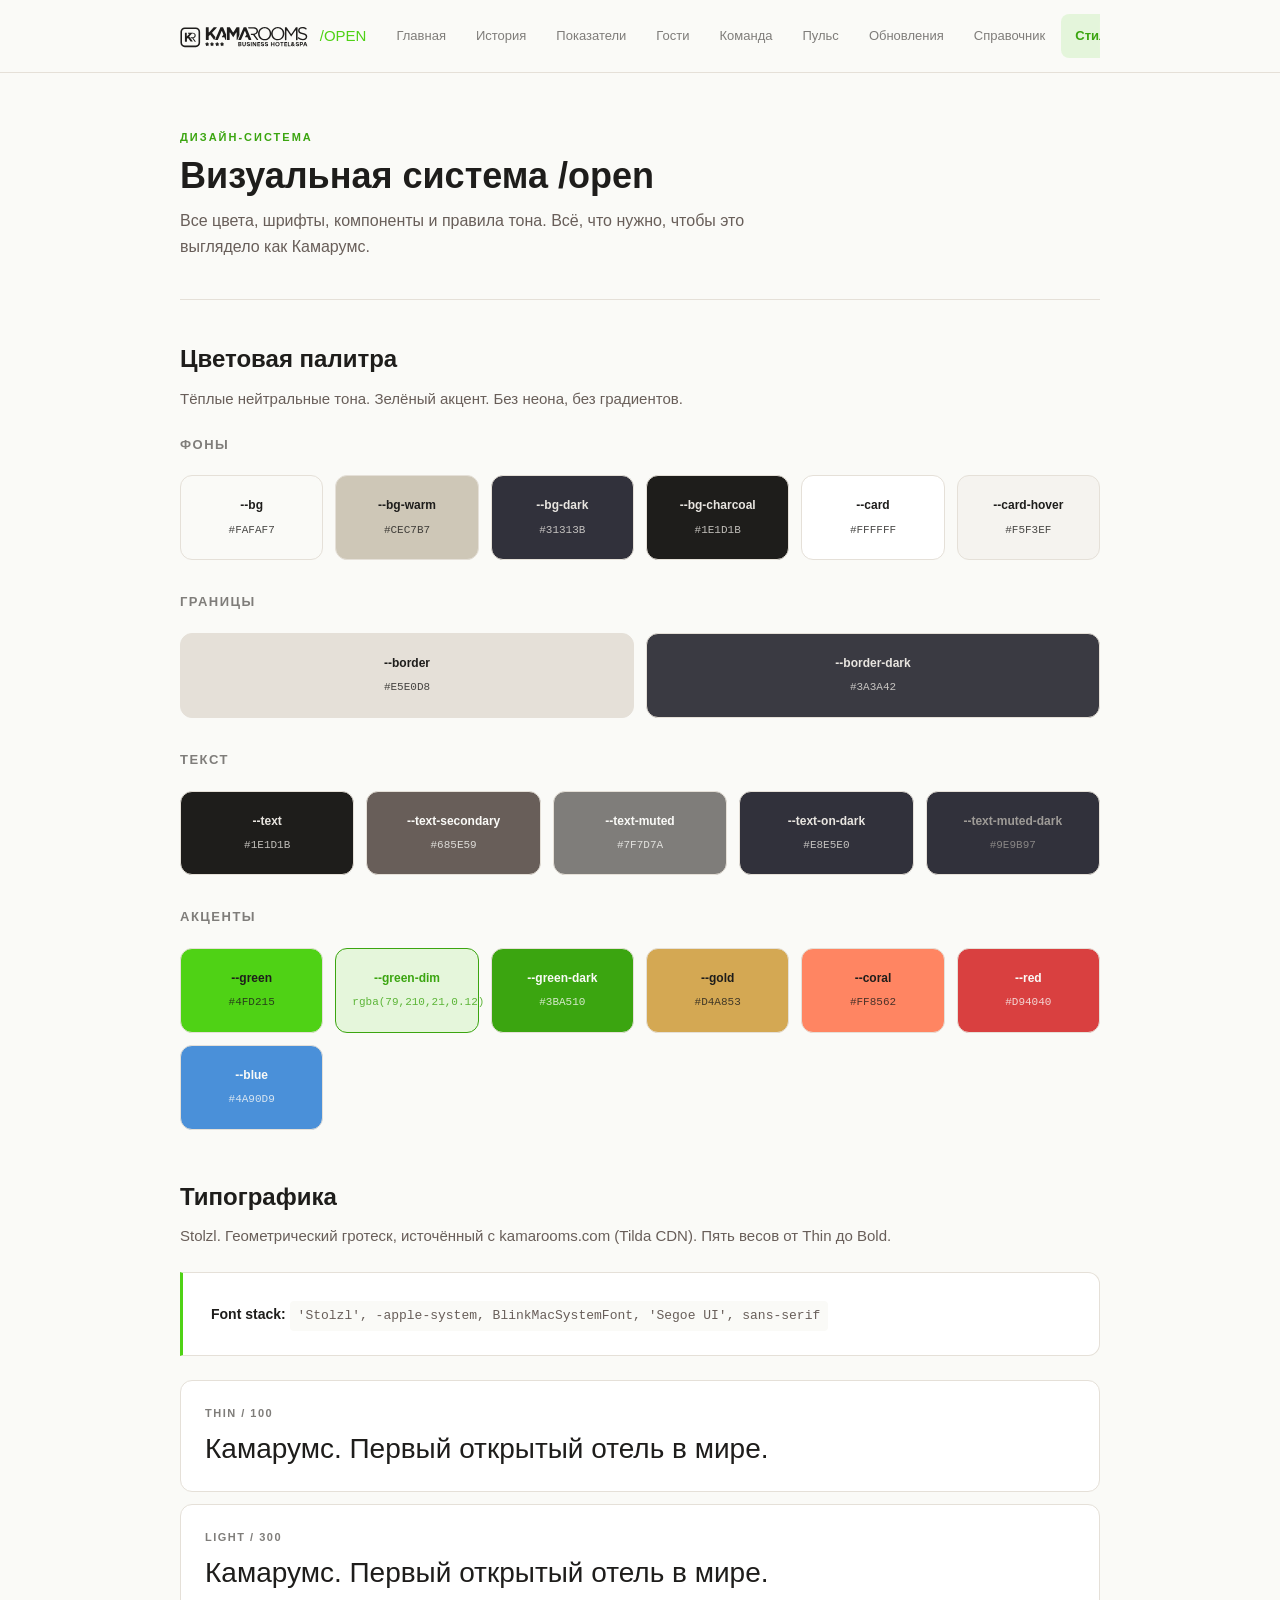
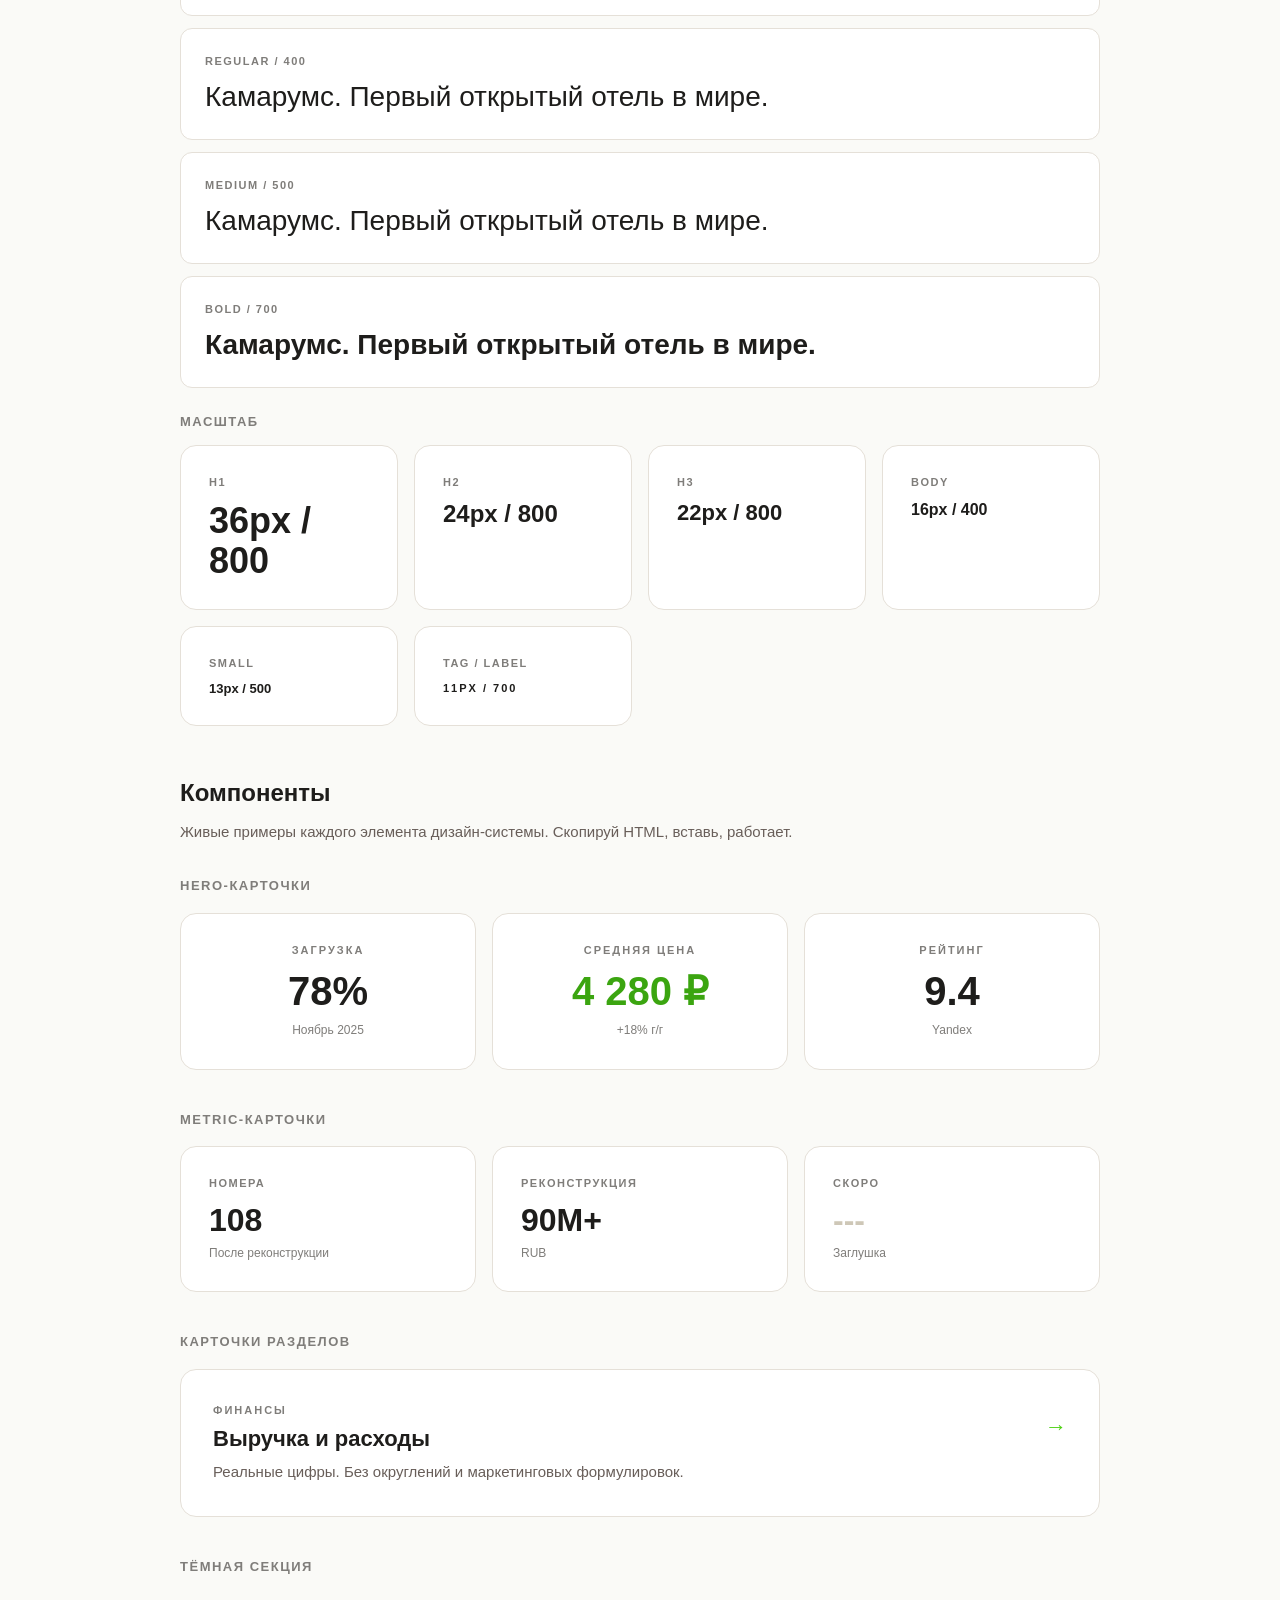
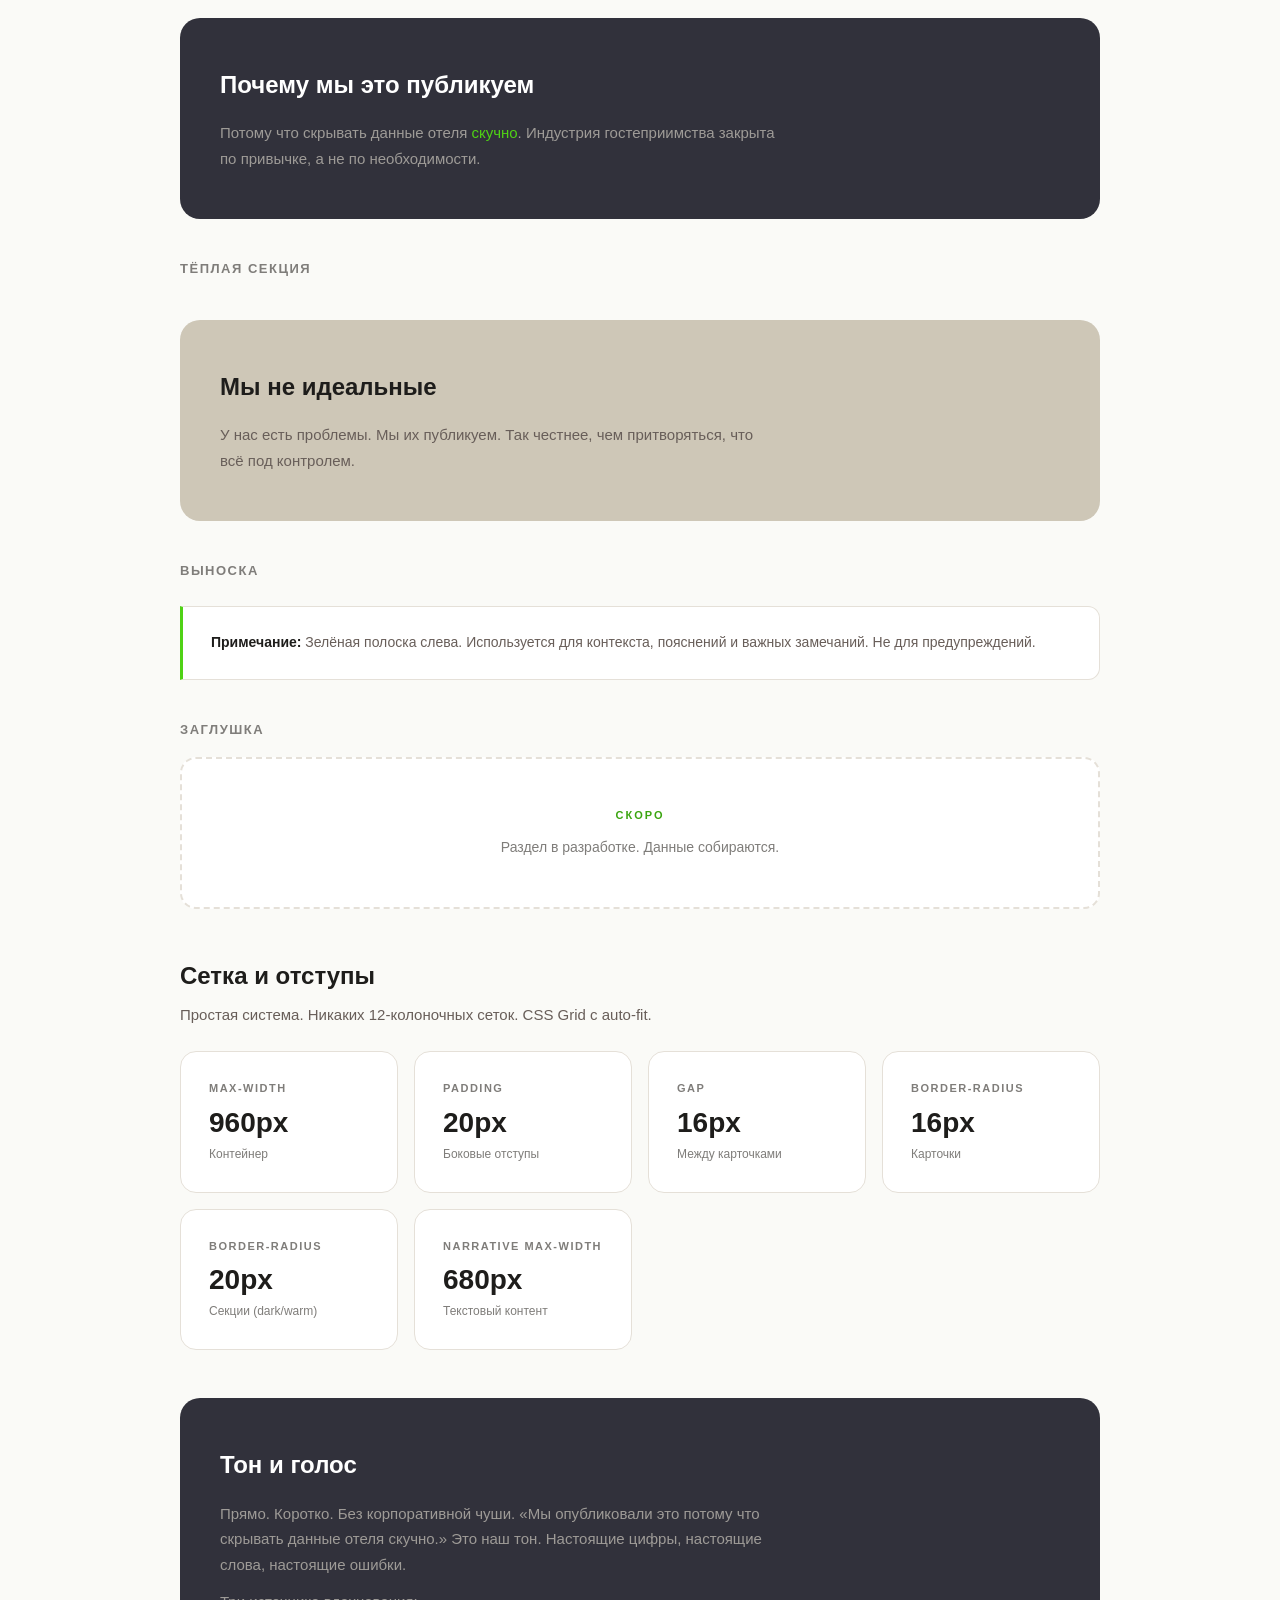
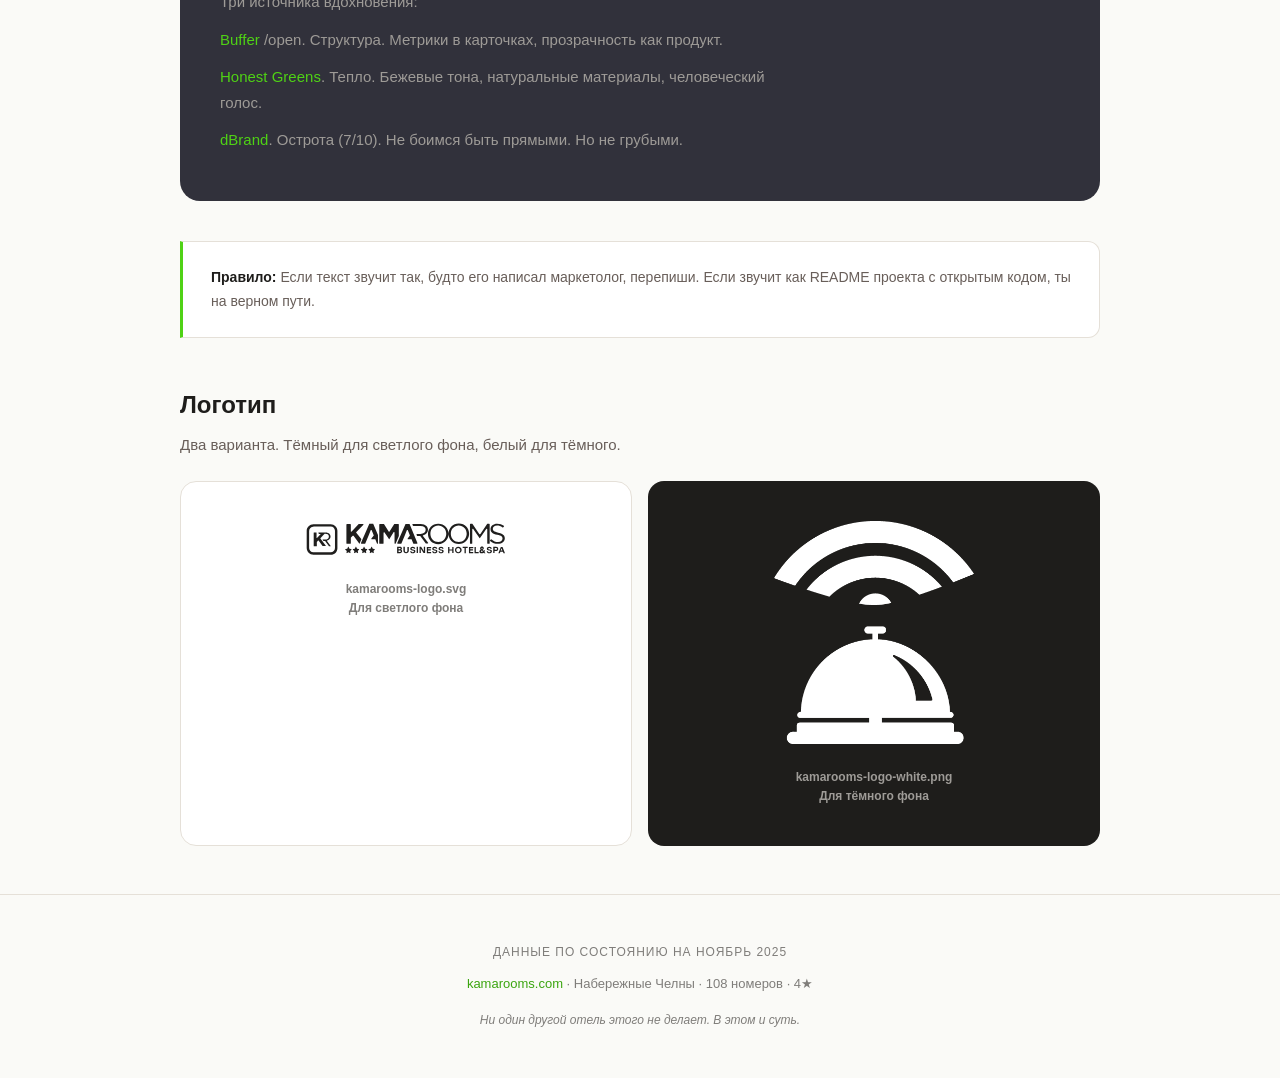
==== brandguide.html @ d5fc3f4c "Ship bilingual dashboard with centralized CSS, brand guide, and README - Extract inline CSS to share" ====
<!DOCTYPE html>
<html lang="ru">
<head>
<meta charset="UTF-8">
<meta name="viewport" content="width=device-width, initial-scale=1.0">
<title>KamaRooms /open — Brand Guide</title>
<meta name="description" content="Visual identity and design system for the KamaRooms /open transparency dashboard.">
<link rel="icon" href="assets/favicon.ico">
<link rel="stylesheet" href="assets/style.css">
</head>
<body class="lang-ru">

<nav>
  <div class="nav-inner">
    <a href="index.html" class="nav-brand">
      <img src="assets/kamarooms-logo.svg" alt="KamaRooms" style="height: 22px; display: inline-block; vertical-align: middle; margin-right: 6px;">
      <span>/open</span>
    </a>
    <div class="nav-links">
      <a href="index.html"><span lang="ru">Главная</span><span lang="en">Home</span></a>
      <a href="story.html"><span lang="ru">История</span><span lang="en">Story</span></a>
      <a href="performance.html"><span lang="ru">Показатели</span><span lang="en">Performance</span></a>
      <a href="guests.html"><span lang="ru">Гости</span><span lang="en">Guests</span></a>
      <a href="team.html"><span lang="ru">Команда</span><span lang="en">Team</span></a>
      <a href="pulse.html"><span lang="ru">Пульс</span><span lang="en">Pulse</span></a>
      <a href="updates.html"><span lang="ru">Обновления</span><span lang="en">Updates</span></a>
      <a href="handbook.html"><span lang="ru">Справочник</span><span lang="en">Handbook</span></a>
      <a href="brandguide.html" class="active"><span lang="ru">Стиль</span><span lang="en">Brand</span></a>
      <button class="lang-toggle" aria-label="Switch language">EN</button>
    </div>
  </div>
</nav>

<div class="container">

<!-- ── Page Header ── -->
<div class="page-header">
  <div class="tag"><span lang="ru">Дизайн-система</span><span lang="en">Design System</span></div>
  <h1><span lang="ru">Визуальная система /open</span><span lang="en">/open Visual Identity</span></h1>
  <p class="subtitle">
    <span lang="ru">Все цвета, шрифты, компоненты и правила тона. Всё, что нужно, чтобы это выглядело как Камарумс.</span>
    <span lang="en">Every color, font, component, and tone rule. Everything needed to make it look like KamaRooms.</span>
  </p>
</div>

<!-- ══════════════════════════════════════════════ -->
<!-- 1. COLOR PALETTE                               -->
<!-- ══════════════════════════════════════════════ -->
<section style="margin-bottom: 48px;">
  <h2 style="font-size: 24px; font-weight: 800; margin-bottom: 8px;">
    <span lang="ru">Цветовая палитра</span><span lang="en">Color Palette</span>
  </h2>
  <p style="color: var(--text-secondary); font-size: 15px; margin-bottom: 24px;">
    <span lang="ru">Тёплые нейтральные тона. Зелёный акцент. Без неона, без градиентов.</span>
    <span lang="en">Warm neutrals. Green accent. No neon, no gradients.</span>
  </p>

  <!-- Backgrounds -->
  <h3 style="font-size: 13px; font-weight: 700; text-transform: uppercase; letter-spacing: 1.5px; color: var(--text-muted); margin-bottom: 12px;">
    <span lang="ru">Фоны</span><span lang="en">Backgrounds</span>
  </h3>
  <div class="swatch-grid">
    <div class="swatch" style="background: #FAFAF7; color: #1E1D1B;">
      --bg<div class="hex">#FAFAF7</div>
    </div>
    <div class="swatch" style="background: #CEC7B7; color: #1E1D1B;">
      --bg-warm<div class="hex">#CEC7B7</div>
    </div>
    <div class="swatch" style="background: #31313B; color: #E8E5E0;">
      --bg-dark<div class="hex">#31313B</div>
    </div>
    <div class="swatch" style="background: #1E1D1B; color: #E8E5E0;">
      --bg-charcoal<div class="hex">#1E1D1B</div>
    </div>
    <div class="swatch" style="background: #FFFFFF; color: #1E1D1B;">
      --card<div class="hex">#FFFFFF</div>
    </div>
    <div class="swatch" style="background: #F5F3EF; color: #1E1D1B;">
      --card-hover<div class="hex">#F5F3EF</div>
    </div>
  </div>

  <!-- Borders -->
  <h3 style="font-size: 13px; font-weight: 700; text-transform: uppercase; letter-spacing: 1.5px; color: var(--text-muted); margin-bottom: 12px;">
    <span lang="ru">Границы</span><span lang="en">Borders</span>
  </h3>
  <div class="swatch-grid">
    <div class="swatch" style="background: #E5E0D8; color: #1E1D1B;">
      --border<div class="hex">#E5E0D8</div>
    </div>
    <div class="swatch" style="background: #3A3A42; color: #E8E5E0;">
      --border-dark<div class="hex">#3A3A42</div>
    </div>
  </div>

  <!-- Text -->
  <h3 style="font-size: 13px; font-weight: 700; text-transform: uppercase; letter-spacing: 1.5px; color: var(--text-muted); margin-bottom: 12px;">
    <span lang="ru">Текст</span><span lang="en">Text</span>
  </h3>
  <div class="swatch-grid">
    <div class="swatch" style="background: #1E1D1B; color: #E8E5E0;">
      --text<div class="hex">#1E1D1B</div>
    </div>
    <div class="swatch" style="background: #685E59; color: #FAFAF7;">
      --text-secondary<div class="hex">#685E59</div>
    </div>
    <div class="swatch" style="background: #7F7D7A; color: #FAFAF7;">
      --text-muted<div class="hex">#7F7D7A</div>
    </div>
    <div class="swatch" style="background: #31313B; color: #E8E5E0;">
      --text-on-dark<div class="hex">#E8E5E0</div>
    </div>
    <div class="swatch" style="background: #31313B; color: #9E9B97;">
      --text-muted-dark<div class="hex">#9E9B97</div>
    </div>
  </div>

  <!-- Accents -->
  <h3 style="font-size: 13px; font-weight: 700; text-transform: uppercase; letter-spacing: 1.5px; color: var(--text-muted); margin-bottom: 12px;">
    <span lang="ru">Акценты</span><span lang="en">Accents</span>
  </h3>
  <div class="swatch-grid">
    <div class="swatch" style="background: #4FD215; color: #1E1D1B;">
      --green<div class="hex">#4FD215</div>
    </div>
    <div class="swatch" style="background: rgba(79,210,21,0.12); color: #3BA510; border-color: #3BA510;">
      --green-dim<div class="hex">rgba(79,210,21,0.12)</div>
    </div>
    <div class="swatch" style="background: #3BA510; color: #FAFAF7;">
      --green-dark<div class="hex">#3BA510</div>
    </div>
    <div class="swatch" style="background: #D4A853; color: #1E1D1B;">
      --gold<div class="hex">#D4A853</div>
    </div>
    <div class="swatch" style="background: #FF8562; color: #1E1D1B;">
      --coral<div class="hex">#FF8562</div>
    </div>
    <div class="swatch" style="background: #D94040; color: #FAFAF7;">
      --red<div class="hex">#D94040</div>
    </div>
    <div class="swatch" style="background: #4A90D9; color: #FAFAF7;">
      --blue<div class="hex">#4A90D9</div>
    </div>
  </div>
</section>

<!-- ══════════════════════════════════════════════ -->
<!-- 2. TYPOGRAPHY                                  -->
<!-- ══════════════════════════════════════════════ -->
<section style="margin-bottom: 48px;">
  <h2 style="font-size: 24px; font-weight: 800; margin-bottom: 8px;">
    <span lang="ru">Типографика</span><span lang="en">Typography</span>
  </h2>
  <p style="color: var(--text-secondary); font-size: 15px; margin-bottom: 24px;">
    <span lang="ru">Stolzl. Геометрический гротеск, источённый с kamarooms.com (Tilda CDN). Пять весов от Thin до Bold.</span>
    <span lang="en">Stolzl. Geometric sans-serif, sourced from kamarooms.com (Tilda CDN). Five weights from Thin to Bold.</span>
  </p>

  <div class="callout" style="margin-bottom: 24px;">
    <strong>Font stack:</strong>
    <code style="font-size: 13px; background: var(--bg); padding: 4px 8px; border-radius: 4px; display: inline-block; margin-top: 4px;">
      'Stolzl', -apple-system, BlinkMacSystemFont, 'Segoe UI', sans-serif
    </code>
  </div>

  <div class="font-sample">
    <div class="weight-label">Thin / 100</div>
    <p style="font-weight: 100; font-size: 28px; line-height: 1.3;">
      <span lang="ru">Камарумс. Первый открытый отель в мире.</span>
      <span lang="en">KamaRooms. The world's first open hotel.</span>
    </p>
  </div>

  <div class="font-sample">
    <div class="weight-label">Light / 300</div>
    <p style="font-weight: 300; font-size: 28px; line-height: 1.3;">
      <span lang="ru">Камарумс. Первый открытый отель в мире.</span>
      <span lang="en">KamaRooms. The world's first open hotel.</span>
    </p>
  </div>

  <div class="font-sample">
    <div class="weight-label">Regular / 400</div>
    <p style="font-weight: 400; font-size: 28px; line-height: 1.3;">
      <span lang="ru">Камарумс. Первый открытый отель в мире.</span>
      <span lang="en">KamaRooms. The world's first open hotel.</span>
    </p>
  </div>

  <div class="font-sample">
    <div class="weight-label">Medium / 500</div>
    <p style="font-weight: 500; font-size: 28px; line-height: 1.3;">
      <span lang="ru">Камарумс. Первый открытый отель в мире.</span>
      <span lang="en">KamaRooms. The world's first open hotel.</span>
    </p>
  </div>

  <div class="font-sample">
    <div class="weight-label">Bold / 700</div>
    <p style="font-weight: 700; font-size: 28px; line-height: 1.3;">
      <span lang="ru">Камарумс. Первый открытый отель в мире.</span>
      <span lang="en">KamaRooms. The world's first open hotel.</span>
    </p>
  </div>

  <div style="margin-top: 24px;">
    <h3 style="font-size: 13px; font-weight: 700; text-transform: uppercase; letter-spacing: 1.5px; color: var(--text-muted); margin-bottom: 12px;">
      <span lang="ru">Масштаб</span><span lang="en">Scale</span>
    </h3>
    <div class="metric-grid">
      <div class="metric-card">
        <div class="label">H1</div>
        <div class="value" style="font-size: 36px;">36px / 800</div>
      </div>
      <div class="metric-card">
        <div class="label">H2</div>
        <div class="value" style="font-size: 24px;">24px / 800</div>
      </div>
      <div class="metric-card">
        <div class="label">H3</div>
        <div class="value" style="font-size: 22px;">22px / 800</div>
      </div>
      <div class="metric-card">
        <div class="label">Body</div>
        <div class="value" style="font-size: 16px;">16px / 400</div>
      </div>
      <div class="metric-card">
        <div class="label">Small</div>
        <div class="value" style="font-size: 13px;">13px / 500</div>
      </div>
      <div class="metric-card">
        <div class="label">Tag / Label</div>
        <div class="value" style="font-size: 11px; text-transform: uppercase; letter-spacing: 2px;">11px / 700</div>
      </div>
    </div>
  </div>
</section>

<!-- ══════════════════════════════════════════════ -->
<!-- 3. COMPONENT PATTERNS                          -->
<!-- ══════════════════════════════════════════════ -->
<section style="margin-bottom: 48px;">
  <h2 style="font-size: 24px; font-weight: 800; margin-bottom: 8px;">
    <span lang="ru">Компоненты</span><span lang="en">Components</span>
  </h2>
  <p style="color: var(--text-secondary); font-size: 15px; margin-bottom: 32px;">
    <span lang="ru">Живые примеры каждого элемента дизайн-системы. Скопируй HTML, вставь, работает.</span>
    <span lang="en">Live examples of every design system element. Copy the HTML, paste, it works.</span>
  </p>

  <!-- Hero Cards -->
  <h3 style="font-size: 13px; font-weight: 700; text-transform: uppercase; letter-spacing: 1.5px; color: var(--text-muted); margin-bottom: 16px;">
    <span lang="ru">Hero-карточки</span><span lang="en">Hero Cards</span>
  </h3>
  <div class="hero-grid" style="margin-bottom: 40px;">
    <div class="hero-card">
      <div class="label"><span lang="ru">Загрузка</span><span lang="en">Occupancy</span></div>
      <div class="value">78%</div>
      <div class="context"><span lang="ru">Ноябрь 2025</span><span lang="en">November 2025</span></div>
    </div>
    <div class="hero-card">
      <div class="label"><span lang="ru">Средняя цена</span><span lang="en">ADR</span></div>
      <div class="value" style="color: var(--green-dark);">4 280 &#8381;</div>
      <div class="context"><span lang="ru">+18% г/г</span><span lang="en">+18% YoY</span></div>
    </div>
    <div class="hero-card">
      <div class="label"><span lang="ru">Рейтинг</span><span lang="en">Rating</span></div>
      <div class="value">9.4</div>
      <div class="context">Yandex</div>
    </div>
  </div>

  <!-- Metric Cards -->
  <h3 style="font-size: 13px; font-weight: 700; text-transform: uppercase; letter-spacing: 1.5px; color: var(--text-muted); margin-bottom: 16px;">
    <span lang="ru">Metric-карточки</span><span lang="en">Metric Cards</span>
  </h3>
  <div class="metric-grid" style="margin-bottom: 40px;">
    <div class="metric-card">
      <div class="label"><span lang="ru">Номера</span><span lang="en">Rooms</span></div>
      <div class="value">108</div>
      <div class="sublabel"><span lang="ru">После реконструкции</span><span lang="en">Post-reconstruction</span></div>
    </div>
    <div class="metric-card">
      <div class="label"><span lang="ru">Реконструкция</span><span lang="en">Rebuild Cost</span></div>
      <div class="value">90M+</div>
      <div class="sublabel">RUB</div>
    </div>
    <div class="metric-card placeholder">
      <div class="label"><span lang="ru">Скоро</span><span lang="en">Coming</span></div>
      <div class="value">---</div>
      <div class="sublabel"><span lang="ru">Заглушка</span><span lang="en">Placeholder state</span></div>
    </div>
  </div>

  <!-- Section Card -->
  <h3 style="font-size: 13px; font-weight: 700; text-transform: uppercase; letter-spacing: 1.5px; color: var(--text-muted); margin-bottom: 16px;">
    <span lang="ru">Карточки разделов</span><span lang="en">Section Cards</span>
  </h3>
  <a href="#" class="section-card" style="margin-bottom: 40px;" onclick="return false;">
    <div class="section-card-header">
      <div>
        <div class="tag"><span lang="ru">Финансы</span><span lang="en">Financials</span></div>
        <h3><span lang="ru">Выручка и расходы</span><span lang="en">Revenue and Costs</span></h3>
      </div>
      <span class="arrow">&rarr;</span>
    </div>
    <p><span lang="ru">Реальные цифры. Без округлений и маркетинговых формулировок.</span><span lang="en">Real numbers. No rounding, no marketing spin.</span></p>
  </a>

  <!-- Dark Section -->
  <h3 style="font-size: 13px; font-weight: 700; text-transform: uppercase; letter-spacing: 1.5px; color: var(--text-muted); margin-bottom: 16px;">
    <span lang="ru">Тёмная секция</span><span lang="en">Dark Section</span>
  </h3>
  <div class="dark-section" style="margin-bottom: 40px;">
    <h3><span lang="ru">Почему мы это публикуем</span><span lang="en">Why we publish this</span></h3>
    <p><span lang="ru">Потому что скрывать данные отеля <span class="accent">скучно</span>. Индустрия гостеприимства закрыта по привычке, а не по необходимости.</span><span lang="en">Because hiding hotel data is <span class="accent">boring</span>. Hospitality is closed by habit, not necessity.</span></p>
  </div>

  <!-- Warm Section -->
  <h3 style="font-size: 13px; font-weight: 700; text-transform: uppercase; letter-spacing: 1.5px; color: var(--text-muted); margin-bottom: 16px;">
    <span lang="ru">Тёплая секция</span><span lang="en">Warm Section</span>
  </h3>
  <div class="warm-section" style="margin-bottom: 40px;">
    <h3><span lang="ru">Мы не идеальные</span><span lang="en">We are not perfect</span></h3>
    <p><span lang="ru">У нас есть проблемы. Мы их публикуем. Так честнее, чем притворяться, что всё под контролем.</span><span lang="en">We have problems. We publish them. That is more honest than pretending everything is under control.</span></p>
  </div>

  <!-- Callout Box -->
  <h3 style="font-size: 13px; font-weight: 700; text-transform: uppercase; letter-spacing: 1.5px; color: var(--text-muted); margin-bottom: 16px;">
    <span lang="ru">Выноска</span><span lang="en">Callout Box</span>
  </h3>
  <div class="callout" style="margin-bottom: 40px;">
    <strong><span lang="ru">Примечание:</span><span lang="en">Note:</span></strong>
    <span lang="ru">Зелёная полоска слева. Используется для контекста, пояснений и важных замечаний. Не для предупреждений.</span>
    <span lang="en">Green left border. Used for context, clarifications, and important notes. Not for warnings.</span>
  </div>

  <!-- Coming Soon -->
  <h3 style="font-size: 13px; font-weight: 700; text-transform: uppercase; letter-spacing: 1.5px; color: var(--text-muted); margin-bottom: 16px;">
    <span lang="ru">Заглушка</span><span lang="en">Placeholder</span>
  </h3>
  <div class="coming-soon" style="margin-bottom: 40px;">
    <div class="label"><span lang="ru">Скоро</span><span lang="en">Coming Soon</span></div>
    <p><span lang="ru">Раздел в разработке. Данные собираются.</span><span lang="en">Section under development. Data is being collected.</span></p>
  </div>
</section>

<!-- ══════════════════════════════════════════════ -->
<!-- 4. SPACING & LAYOUT                            -->
<!-- ══════════════════════════════════════════════ -->
<section style="margin-bottom: 48px;">
  <h2 style="font-size: 24px; font-weight: 800; margin-bottom: 8px;">
    <span lang="ru">Сетка и отступы</span><span lang="en">Spacing &amp; Layout</span>
  </h2>
  <p style="color: var(--text-secondary); font-size: 15px; margin-bottom: 24px;">
    <span lang="ru">Простая система. Никаких 12-колоночных сеток. CSS Grid с auto-fit.</span>
    <span lang="en">Simple system. No 12-column grids. CSS Grid with auto-fit.</span>
  </p>

  <div class="metric-grid">
    <div class="metric-card">
      <div class="label">max-width</div>
      <div class="value" style="font-size: 28px;">960px</div>
      <div class="sublabel"><span lang="ru">Контейнер</span><span lang="en">Container</span></div>
    </div>
    <div class="metric-card">
      <div class="label">padding</div>
      <div class="value" style="font-size: 28px;">20px</div>
      <div class="sublabel"><span lang="ru">Боковые отступы</span><span lang="en">Side padding</span></div>
    </div>
    <div class="metric-card">
      <div class="label">gap</div>
      <div class="value" style="font-size: 28px;">16px</div>
      <div class="sublabel"><span lang="ru">Между карточками</span><span lang="en">Between cards</span></div>
    </div>
    <div class="metric-card">
      <div class="label">border-radius</div>
      <div class="value" style="font-size: 28px;">16px</div>
      <div class="sublabel"><span lang="ru">Карточки</span><span lang="en">Cards</span></div>
    </div>
    <div class="metric-card">
      <div class="label">border-radius</div>
      <div class="value" style="font-size: 28px;">20px</div>
      <div class="sublabel"><span lang="ru">Секции (dark/warm)</span><span lang="en">Sections (dark/warm)</span></div>
    </div>
    <div class="metric-card">
      <div class="label">narrative max-width</div>
      <div class="value" style="font-size: 28px;">680px</div>
      <div class="sublabel"><span lang="ru">Текстовый контент</span><span lang="en">Text content</span></div>
    </div>
  </div>
</section>

<!-- ══════════════════════════════════════════════ -->
<!-- 5. TONE OF VOICE                               -->
<!-- ══════════════════════════════════════════════ -->
<div class="dark-section">
  <h3><span lang="ru">Тон и голос</span><span lang="en">Tone of Voice</span></h3>
  <p><span lang="ru">Прямо. Коротко. Без корпоративной чуши. «Мы опубликовали это потому что скрывать данные отеля скучно.» Это наш тон. Настоящие цифры, настоящие слова, настоящие ошибки.</span><span lang="en">Direct. Punchy. No corporate BS. "We published this because hiding hotel data is boring." That is our tone. Real numbers, real words, real mistakes.</span></p>
  <p><span lang="ru">Три источника вдохновения:</span><span lang="en">Three design inspirations:</span></p>
  <p>
    <span lang="ru"><span class="accent">Buffer</span> /open. Структура. Метрики в карточках, прозрачность как продукт.</span>
    <span lang="en"><span class="accent">Buffer</span> /open. Structure. Metrics in cards, transparency as product.</span>
  </p>
  <p>
    <span lang="ru"><span class="accent">Honest Greens</span>. Тепло. Бежевые тона, натуральные материалы, человеческий голос.</span>
    <span lang="en"><span class="accent">Honest Greens</span>. Warmth. Beige tones, natural textures, human voice.</span>
  </p>
  <p>
    <span lang="ru"><span class="accent">dBrand</span>. Острота (7/10). Не боимся быть прямыми. Но не грубыми.</span>
    <span lang="en"><span class="accent">dBrand</span>. Edge (7/10). Not afraid to be direct. But not rude.</span>
  </p>
</div>

<div class="callout" style="margin: 24px 0 48px;">
  <strong><span lang="ru">Правило:</span><span lang="en">Rule:</span></strong>
  <span lang="ru">Если текст звучит так, будто его написал маркетолог, перепиши. Если звучит как README проекта с открытым кодом, ты на верном пути.</span>
  <span lang="en">If the text sounds like a marketer wrote it, rewrite. If it sounds like an open-source project README, you are on the right track.</span>
</div>

<!-- ══════════════════════════════════════════════ -->
<!-- 6. LOGO USAGE                                  -->
<!-- ══════════════════════════════════════════════ -->
<section style="margin-bottom: 48px;">
  <h2 style="font-size: 24px; font-weight: 800; margin-bottom: 8px;">
    <span lang="ru">Логотип</span><span lang="en">Logo Usage</span>
  </h2>
  <p style="color: var(--text-secondary); font-size: 15px; margin-bottom: 24px;">
    <span lang="ru">Два варианта. Тёмный для светлого фона, белый для тёмного.</span>
    <span lang="en">Two variants. Dark for light backgrounds, white for dark backgrounds.</span>
  </p>

  <div style="display: grid; grid-template-columns: 1fr 1fr; gap: 16px;">
    <div style="background: var(--card); border: 1px solid var(--border); border-radius: 16px; padding: 40px; text-align: center;">
      <img src="assets/kamarooms-logo.svg" alt="KamaRooms logo (dark)" style="max-width: 200px; margin-bottom: 16px;">
      <div style="font-size: 12px; color: var(--text-muted); font-weight: 600;">
        kamarooms-logo.svg
        <br><span lang="ru">Для светлого фона</span><span lang="en">For light backgrounds</span>
      </div>
    </div>
    <div style="background: var(--bg-charcoal); border-radius: 16px; padding: 40px; text-align: center;">
      <img src="assets/kamarooms-logo-white.png" alt="KamaRooms logo (white)" style="max-width: 200px; margin-bottom: 16px;">
      <div style="font-size: 12px; color: var(--text-muted-dark); font-weight: 600;">
        kamarooms-logo-white.png
        <br><span lang="ru">Для тёмного фона</span><span lang="en">For dark backgrounds</span>
      </div>
    </div>
  </div>
</section>

</div>

<footer>
  <div class="freshness"><span lang="ru">Данные по состоянию на ноябрь 2025</span><span lang="en">Data as of November 2025</span></div>
  <p><a href="https://kamarooms.com">kamarooms.com</a> · <span lang="ru">Набережные Челны</span><span lang="en">Naberezhnye Chelny</span> · 108 <span lang="ru">номеров</span><span lang="en">rooms</span> · 4&#9733;</p>
  <p class="tagline"><span lang="ru">Ни один другой отель этого не делает. В этом и суть.</span><span lang="en">No other hotel does this. That's the point.</span></p>
</footer>

<script src="assets/i18n.js"></script>
</body>
</html>
---- assets/style.css ----
/* Stolzl — Kamarooms brand font (from kamarooms.com Tilda CDN) */
@font-face { font-family: 'Stolzl'; src: url('https://static.tildacdn.com/tild6561-3431-4337-b366-313134633462/Stolzl-Thin.woff') format('woff'); font-weight: 100; font-style: normal; font-display: swap; }
@font-face { font-family: 'Stolzl'; src: url('https://static.tildacdn.com/tild6561-6337-4461-b933-303864333239/Stolzl-Light.woff') format('woff'); font-weight: 300; font-style: normal; font-display: swap; }
@font-face { font-family: 'Stolzl'; src: url('https://static.tildacdn.com/tild3461-6461-4435-a464-626338343365/Stolzl-Regular.woff') format('woff'); font-weight: 400; font-style: normal; font-display: swap; }
@font-face { font-family: 'Stolzl'; src: url('https://static.tildacdn.com/tild3531-3636-4136-b336-326137663366/Stolzl-Medium.woff') format('woff'); font-weight: 500; font-style: normal; font-display: swap; }
@font-face { font-family: 'Stolzl'; src: url('https://static.tildacdn.com/tild3334-6234-4266-b234-333036306634/Stolzl-Bold.woff') format('woff'); font-weight: 700; font-style: normal; font-display: swap; }

/*
 * Design system: Kamarooms /Open
 * Palette + font sourced from kamarooms.com
 * Voice: Buffer structure + Honest Greens warmth + dBrand edge (7/10)
 */
:root {
  /* Kamarooms brand palette */
  --bg: #FAFAF7;
  --bg-warm: #CEC7B7;
  --bg-dark: #31313B;
  --bg-charcoal: #1E1D1B;
  --card: #FFFFFF;
  --card-hover: #F5F3EF;
  --border: #E5E0D8;
  --border-dark: #3A3A42;

  /* Text */
  --text: #1E1D1B;
  --text-secondary: #685E59;
  --text-muted: #7F7D7A;
  --text-on-dark: #E8E5E0;
  --text-muted-dark: #9E9B97;

  /* Accents */
  --green: #4FD215;
  --green-dim: rgba(79, 210, 21, 0.12);
  --green-dark: #3BA510;
  --gold: #D4A853;
  --coral: #FF8562;
  --red: #D94040;
  --blue: #4A90D9;
}

* { margin: 0; padding: 0; box-sizing: border-box; }
html { scroll-behavior: smooth; }

body {
  font-family: 'Stolzl', -apple-system, BlinkMacSystemFont, 'Segoe UI', sans-serif;
  background: var(--bg);
  color: var(--text);
  line-height: 1.6;
  min-height: 100vh;
  font-size: 16px;
  -webkit-font-smoothing: antialiased;
}

.container { max-width: 960px; margin: 0 auto; padding: 0 20px; }

/* ── i18n ── */
body.lang-en [lang="ru"],
body.lang-ru [lang="en"] { display: none; }

/* ── Navigation ── */
nav {
  border-bottom: 1px solid var(--border);
  padding: 14px 0;
  position: sticky;
  top: 0;
  background: rgba(250, 250, 247, 0.92);
  backdrop-filter: blur(12px);
  -webkit-backdrop-filter: blur(12px);
  z-index: 100;
}
.nav-inner {
  max-width: 960px;
  margin: 0 auto;
  padding: 0 20px;
  display: flex;
  align-items: center;
  justify-content: space-between;
  gap: 16px;
}
.nav-brand {
  font-size: 15px;
  font-weight: 700;
  color: var(--text);
  text-decoration: none;
  letter-spacing: 1.5px;
  text-transform: uppercase;
  white-space: nowrap;
}
.nav-brand span {
  color: var(--green);
  font-weight: 500;
  letter-spacing: 0;
}
.nav-links {
  display: flex;
  gap: 2px;
  overflow-x: auto;
  -webkit-overflow-scrolling: touch;
  scrollbar-width: none;
  align-items: center;
}
.nav-links::-webkit-scrollbar { display: none; }
.nav-links a {
  color: var(--text-muted);
  text-decoration: none;
  font-size: 13px;
  font-weight: 500;
  padding: 8px 14px;
  border-radius: 8px;
  white-space: nowrap;
  transition: color 0.15s, background 0.15s;
  min-height: 44px;
  display: flex;
  align-items: center;
}
.nav-links a:hover { color: var(--text); background: var(--card-hover); }
.nav-links a.active { color: var(--green-dark); background: var(--green-dim); font-weight: 700; }

.lang-toggle {
  background: transparent;
  border: 1px solid var(--border);
  color: var(--text-muted);
  padding: 6px 12px;
  border-radius: 6px;
  font-size: 12px;
  font-weight: 600;
  font-family: inherit;
  cursor: pointer;
  transition: all 0.15s;
  white-space: nowrap;
  letter-spacing: 0.5px;
  margin-left: 8px;
  flex-shrink: 0;
}
.lang-toggle:hover {
  border-color: var(--text-muted);
  color: var(--text);
}

/* ── Hero cards ── */
.hero-grid {
  display: grid;
  grid-template-columns: repeat(auto-fit, minmax(180px, 1fr));
  gap: 16px;
  margin-bottom: 40px;
}
.hero-card {
  background: var(--card);
  border: 1px solid var(--border);
  border-radius: 16px;
  padding: 28px 24px;
  text-align: center;
  transition: transform 0.2s, box-shadow 0.2s;
}
.hero-card:hover {
  transform: translateY(-2px);
  box-shadow: 0 8px 24px rgba(30, 29, 27, 0.08);
}
.hero-card .label {
  color: var(--text-muted);
  font-size: 11px;
  font-weight: 700;
  text-transform: uppercase;
  letter-spacing: 2px;
  margin-bottom: 10px;
}
.hero-card .value {
  font-size: 40px;
  font-weight: 800;
  font-variant-numeric: tabular-nums;
  line-height: 1.1;
  color: var(--text);
}
.hero-card .context {
  color: var(--text-muted);
  font-size: 12px;
  margin-top: 8px;
}

/* ── Section cards (hub teasers) ── */
.section-card {
  background: var(--card);
  border: 1px solid var(--border);
  border-radius: 16px;
  padding: 32px;
  margin-bottom: 12px;
  text-decoration: none;
  color: var(--text);
  display: block;
  transition: transform 0.15s, box-shadow 0.2s, border-color 0.15s;
}
.section-card:hover {
  transform: translateY(-2px);
  box-shadow: 0 8px 24px rgba(30, 29, 27, 0.08);
  border-color: var(--bg-warm);
}
.section-card-header {
  display: flex;
  justify-content: space-between;
  align-items: center;
  margin-bottom: 8px;
}
.section-card .tag {
  font-size: 11px;
  font-weight: 700;
  text-transform: uppercase;
  letter-spacing: 2px;
  color: var(--text-muted);
  margin-bottom: 6px;
}
.section-card h3 {
  font-size: 22px;
  font-weight: 800;
  line-height: 1.2;
}
.section-card .arrow {
  color: var(--green);
  font-size: 22px;
  transition: transform 0.2s;
  flex-shrink: 0;
}
.section-card:hover .arrow { transform: translateX(6px); }
.section-card p {
  color: var(--text-secondary);
  font-size: 15px;
  line-height: 1.6;
}

/* ── Page headers ── */
.page-header {
  padding: 56px 0 40px;
  border-bottom: 1px solid var(--border);
  margin-bottom: 40px;
}
.page-header .tag {
  font-size: 11px;
  font-weight: 700;
  text-transform: uppercase;
  letter-spacing: 2px;
  color: var(--green-dark);
  margin-bottom: 8px;
}
.page-header h1 {
  font-size: 36px;
  font-weight: 800;
  line-height: 1.15;
  margin-bottom: 12px;
}
.page-header .subtitle {
  color: var(--text-secondary);
  font-size: 16px;
  max-width: 600px;
  line-height: 1.6;
}
.page-header .freshness {
  color: var(--text-muted);
  font-size: 12px;
  margin-top: 16px;
  text-transform: uppercase;
  letter-spacing: 1px;
}

/* ── Chart sections ── */
.chart-section {
  background: var(--card);
  border: 1px solid var(--border);
  border-radius: 16px;
  padding: 28px;
  margin-bottom: 24px;
}
.chart-section h3 {
  font-size: 13px;
  font-weight: 700;
  text-transform: uppercase;
  letter-spacing: 1.5px;
  color: var(--text-muted);
  margin-bottom: 20px;
}
.chart-controls {
  display: flex;
  justify-content: space-between;
  align-items: center;
  flex-wrap: wrap;
  gap: 12px;
  margin-bottom: 20px;
}
.chart-tabs {
  display: flex;
  gap: 6px;
  overflow-x: auto;
  -webkit-overflow-scrolling: touch;
}
.chart-tabs button {
  background: transparent;
  border: 1px solid var(--border);
  color: var(--text-muted);
  padding: 10px 18px;
  border-radius: 8px;
  font-size: 13px;
  font-weight: 500;
  font-family: inherit;
  cursor: pointer;
  transition: all 0.15s;
  white-space: nowrap;
  min-height: 44px;
}
.chart-tabs button.active {
  background: var(--bg-charcoal);
  color: white;
  border-color: var(--bg-charcoal);
  font-weight: 700;
}
.chart-tabs button:hover:not(.active) {
  border-color: var(--text-muted);
  color: var(--text);
}
.time-range select {
  background: var(--card);
  border: 1px solid var(--border);
  color: var(--text);
  padding: 10px 14px;
  border-radius: 8px;
  font-size: 13px;
  font-family: inherit;
  min-height: 44px;
  cursor: pointer;
}
.chart-wrapper {
  position: relative;
  height: 320px;
}

/* ── Metric cards ── */
.metric-grid {
  display: grid;
  grid-template-columns: repeat(auto-fit, minmax(200px, 1fr));
  gap: 16px;
  margin-bottom: 32px;
}
.metric-card {
  background: var(--card);
  border: 1px solid var(--border);
  border-radius: 16px;
  padding: 28px;
  transition: transform 0.15s, box-shadow 0.2s;
}
.metric-card:hover {
  transform: translateY(-1px);
  box-shadow: 0 4px 16px rgba(30, 29, 27, 0.06);
}
.metric-card .label {
  color: var(--text-muted);
  font-size: 11px;
  font-weight: 700;
  text-transform: uppercase;
  letter-spacing: 1.5px;
  margin-bottom: 10px;
}
.metric-card .value {
  font-size: 32px;
  font-weight: 800;
  font-variant-numeric: tabular-nums;
  line-height: 1.1;
}
.metric-card .sublabel {
  color: var(--text-muted);
  font-size: 12px;
  margin-top: 6px;
}
.metric-card.placeholder .value { color: var(--bg-warm); }

/* ── Rating badges ── */
.ratings-row {
  display: flex;
  gap: 32px;
  justify-content: center;
  flex-wrap: wrap;
}
.rating-badge { text-align: center; }
.rating-badge .platform {
  color: var(--text-muted);
  font-size: 11px;
  font-weight: 700;
  text-transform: uppercase;
  letter-spacing: 1px;
}
.rating-badge .score {
  font-size: 36px;
  font-weight: 800;
  color: var(--text);
}
.rating-badge .scale {
  color: var(--text-muted);
  font-size: 12px;
}

/* ── Fun fact cards ── */
.fact-grid {
  display: grid;
  grid-template-columns: repeat(auto-fit, minmax(260px, 1fr));
  gap: 16px;
  margin-bottom: 32px;
}
.fact-card {
  background: var(--card);
  border: 1px solid var(--border);
  border-radius: 16px;
  padding: 32px 24px;
  text-align: center;
  transition: transform 0.15s, box-shadow 0.2s;
}
.fact-card:hover {
  transform: translateY(-2px);
  box-shadow: 0 8px 24px rgba(30, 29, 27, 0.08);
}
.fact-card .emoji { font-size: 36px; margin-bottom: 12px; }
.fact-card .fact-value {
  font-size: 28px;
  font-weight: 800;
  color: var(--text);
  margin-bottom: 4px;
}
.fact-card .fact-label {
  font-size: 14px;
  font-weight: 500;
  color: var(--text-secondary);
}
.fact-card .fact-context {
  color: var(--text-muted);
  font-size: 12px;
  margin-top: 8px;
  font-style: italic;
}

/* ── Update cards ── */
.update-card {
  background: var(--card);
  border: 1px solid var(--border);
  border-radius: 16px;
  padding: 32px;
  margin-bottom: 12px;
  text-decoration: none;
  color: var(--text);
  display: block;
  transition: transform 0.15s, box-shadow 0.2s;
}
.update-card:hover {
  transform: translateY(-1px);
  box-shadow: 0 4px 16px rgba(30, 29, 27, 0.06);
}
.update-card .date {
  color: var(--green-dark);
  font-size: 12px;
  font-weight: 700;
  text-transform: uppercase;
  letter-spacing: 1.5px;
  margin-bottom: 8px;
}
.update-card h3 { font-size: 20px; font-weight: 700; margin-bottom: 8px; }
.update-card p { color: var(--text-secondary); font-size: 14px; }

/* ── Narrative content ── */
.narrative { max-width: 680px; }
.narrative h2 {
  font-size: 24px;
  font-weight: 800;
  margin: 40px 0 16px;
}
.narrative p {
  font-size: 16px;
  margin-bottom: 16px;
  line-height: 1.75;
  color: var(--text-secondary);
}
.narrative .kpi-table {
  width: 100%;
  border-collapse: collapse;
  margin: 28px 0;
  font-size: 14px;
}
.narrative .kpi-table th,
.narrative .kpi-table td {
  padding: 12px 16px;
  text-align: left;
  border-bottom: 1px solid var(--border);
}
.narrative .kpi-table th {
  color: var(--text-muted);
  font-weight: 700;
  text-transform: uppercase;
  font-size: 11px;
  letter-spacing: 1.5px;
}
.narrative .kpi-table .change-up { color: var(--green-dark); font-weight: 600; }
.narrative .kpi-table .change-down { color: var(--red); font-weight: 600; }

/* ── Dark sections ── */
.dark-section {
  background: var(--bg-dark);
  color: var(--text-on-dark);
  border-radius: 20px;
  padding: 48px 40px;
  margin: 40px 0;
}
.dark-section h3 {
  font-size: 24px;
  font-weight: 800;
  margin-bottom: 16px;
  color: white;
}
.dark-section p {
  color: var(--text-muted-dark);
  font-size: 15px;
  line-height: 1.7;
  max-width: 560px;
}
.dark-section p + p { margin-top: 12px; }
.dark-section .accent { color: var(--green); }

/* ── Warm section (beige band) ── */
.warm-section {
  background: var(--bg-warm);
  color: var(--text);
  border-radius: 20px;
  padding: 48px 40px;
  margin: 40px 0;
}
.warm-section h3 {
  font-size: 24px;
  font-weight: 800;
  margin-bottom: 16px;
}
.warm-section p {
  color: var(--text-secondary);
  font-size: 15px;
  line-height: 1.7;
  max-width: 560px;
}

/* ── Callout box ── */
.callout {
  background: var(--card);
  border: 1px solid var(--border);
  border-left: 3px solid var(--green);
  border-radius: 0 12px 12px 0;
  padding: 24px 28px;
  margin: 24px 0;
  font-size: 14px;
  line-height: 1.7;
  color: var(--text-secondary);
}
.callout strong { color: var(--text); }

/* ── Placeholder state ── */
.coming-soon {
  text-align: center;
  padding: 48px 24px;
  background: var(--card);
  border: 2px dashed var(--border);
  border-radius: 16px;
  margin-bottom: 24px;
}
.coming-soon .label {
  font-size: 11px;
  font-weight: 700;
  text-transform: uppercase;
  letter-spacing: 2px;
  margin-bottom: 12px;
  color: var(--green-dark);
}
.coming-soon p {
  color: var(--text-muted);
  font-size: 14px;
  max-width: 400px;
  margin: 0 auto;
  line-height: 1.6;
}

/* ── Brand guide specific ── */
.swatch-grid {
  display: grid;
  grid-template-columns: repeat(auto-fit, minmax(140px, 1fr));
  gap: 12px;
  margin: 20px 0 32px;
}
.swatch {
  border-radius: 12px;
  padding: 20px 16px;
  text-align: center;
  font-size: 12px;
  font-weight: 600;
  border: 1px solid var(--border);
}
.swatch .hex {
  font-family: monospace;
  font-size: 11px;
  font-weight: 400;
  margin-top: 6px;
  opacity: 0.8;
}
.font-sample {
  background: var(--card);
  border: 1px solid var(--border);
  border-radius: 12px;
  padding: 24px;
  margin-bottom: 12px;
}
.font-sample .weight-label {
  font-size: 11px;
  font-weight: 700;
  text-transform: uppercase;
  letter-spacing: 1.5px;
  color: var(--text-muted);
  margin-bottom: 8px;
}

/* ── Team page: language pills ── */
.lang-pill {
  background: rgba(255,255,255,0.5);
  padding: 14px 24px;
  border-radius: 10px;
  font-size: 15px;
  font-weight: 500;
}
.lang-pill-note {
  color: var(--text-secondary);
  font-weight: 400;
}

/* ── Handbook: TOC ── */
.toc-card {
  background: var(--card);
  border: 1px solid var(--border);
  border-radius: 16px;
  padding: 32px;
  margin: 32px 0;
}
.toc-label {
  font-size: 11px;
  font-weight: 700;
  text-transform: uppercase;
  letter-spacing: 2px;
  color: var(--text-muted);
  margin-bottom: 16px;
}
.toc-grid {
  display: grid;
  gap: 8px;
}
.toc-link {
  color: var(--text);
  text-decoration: none;
  font-size: 15px;
  font-weight: 500;
  padding: 8px 0;
  border-bottom: 1px solid var(--border);
  display: flex;
  justify-content: space-between;
  align-items: center;
}
.toc-link-last { border-bottom: none; }
.toc-arrow { color: var(--green); }

/* ── Handbook: sections ── */
.handbook-section { padding-top: 40px; }
.handbook-section-dark { padding-top: 0; }
.handbook-version-badge {
  margin-top: 20px;
  padding: 12px 20px;
  background: var(--green-dim);
  border-radius: 10px;
  font-size: 13px;
  color: var(--text-secondary);
  display: inline-block;
}
.section-number {
  font-size: 11px;
  font-weight: 700;
  text-transform: uppercase;
  letter-spacing: 3px;
  color: var(--green-dark);
  margin-bottom: 8px;
}
.section-number-green {
  font-size: 11px;
  font-weight: 700;
  text-transform: uppercase;
  letter-spacing: 3px;
  color: var(--green);
  margin-bottom: 24px;
}
.section-heading { margin-top: 0; }

/* ── Handbook: values grid ── */
.values-grid {
  display: grid;
  gap: 28px;
  margin-top: 28px;
}
.value-title {
  font-weight: 700;
  color: white;
  font-size: 17px;
  margin-bottom: 6px;
}
.value-desc {
  color: var(--text-muted-dark);
  font-size: 14px;
  line-height: 1.7;
}

/* ── Handbook: systems list ── */
.systems-list {
  display: grid;
  gap: 12px;
  margin-top: 20px;
}
.system-row {
  background: var(--card);
  border: 1px solid var(--border);
  border-radius: 12px;
  padding: 20px 24px;
  display: flex;
  justify-content: space-between;
  align-items: center;
}
.system-name {
  font-weight: 700;
  font-size: 15px;
}
.system-desc {
  color: var(--text-muted);
  font-size: 13px;
}
.system-note {
  font-size: 12px;
  color: var(--text-muted);
  font-weight: 500;
}
.system-note-new {
  color: var(--green-dark);
}

/* ── Handbook: rituals ── */
.rituals-grid {
  display: grid;
  grid-template-columns: repeat(auto-fit, minmax(240px, 1fr));
  gap: 16px;
  margin-top: 20px;
}
.ritual-card {
  background: var(--card);
  border: 1px solid var(--border);
  border-radius: 16px;
  padding: 28px 24px;
  text-align: center;
}
.ritual-emoji { font-size: 32px; margin-bottom: 12px; }
.ritual-title {
  font-size: 16px;
  font-weight: 700;
  margin-bottom: 8px;
}
.ritual-desc {
  font-size: 14px;
  color: var(--text-secondary);
  line-height: 1.6;
}

/* ── Handbook: career grid ── */
.career-grid {
  display: grid;
  gap: 28px;
  margin-top: 28px;
}
.career-title {
  font-weight: 700;
  color: white;
  font-size: 17px;
  margin-bottom: 6px;
}
.career-desc {
  color: var(--text-muted-dark);
  font-size: 14px;
  line-height: 1.7;
}

/* ── Handbook: KamaLab note ── */
.kamalab-note {
  margin-top: 24px;
  padding: 16px 24px;
  background: var(--green-dim);
  border-radius: 12px;
  font-size: 14px;
  color: var(--text-secondary);
  text-align: center;
}

/* ── Footer ── */
footer {
  text-align: center;
  padding: 48px 0;
  border-top: 1px solid var(--border);
  margin-top: 48px;
}
footer .freshness {
  color: var(--text-muted);
  font-size: 12px;
  text-transform: uppercase;
  letter-spacing: 1px;
  margin-bottom: 12px;
}
footer p { color: var(--text-muted); font-size: 13px; }
footer a { color: var(--green-dark); text-decoration: none; font-weight: 500; }
footer a:hover { text-decoration: underline; }
footer .tagline {
  font-size: 12px;
  color: var(--text-muted);
  margin-top: 16px;
  font-style: italic;
}

/* ── Responsive ── */
@media (max-width: 640px) {
  .page-header h1 { font-size: 28px; }
  .hero-card .value { font-size: 32px; }
  .dark-section, .warm-section { padding: 32px 24px; border-radius: 16px; }
  .section-card { padding: 24px; }
  .chart-wrapper { height: 260px; }
}

@media (max-width: 1024px) and (min-width: 641px) {
  h1 { font-size: 36px; }
  .hero-grid { grid-template-columns: repeat(2, 1fr); }
  .metric-grid { grid-template-columns: repeat(2, 1fr); }
  .fact-grid { grid-template-columns: repeat(2, 1fr); }
}
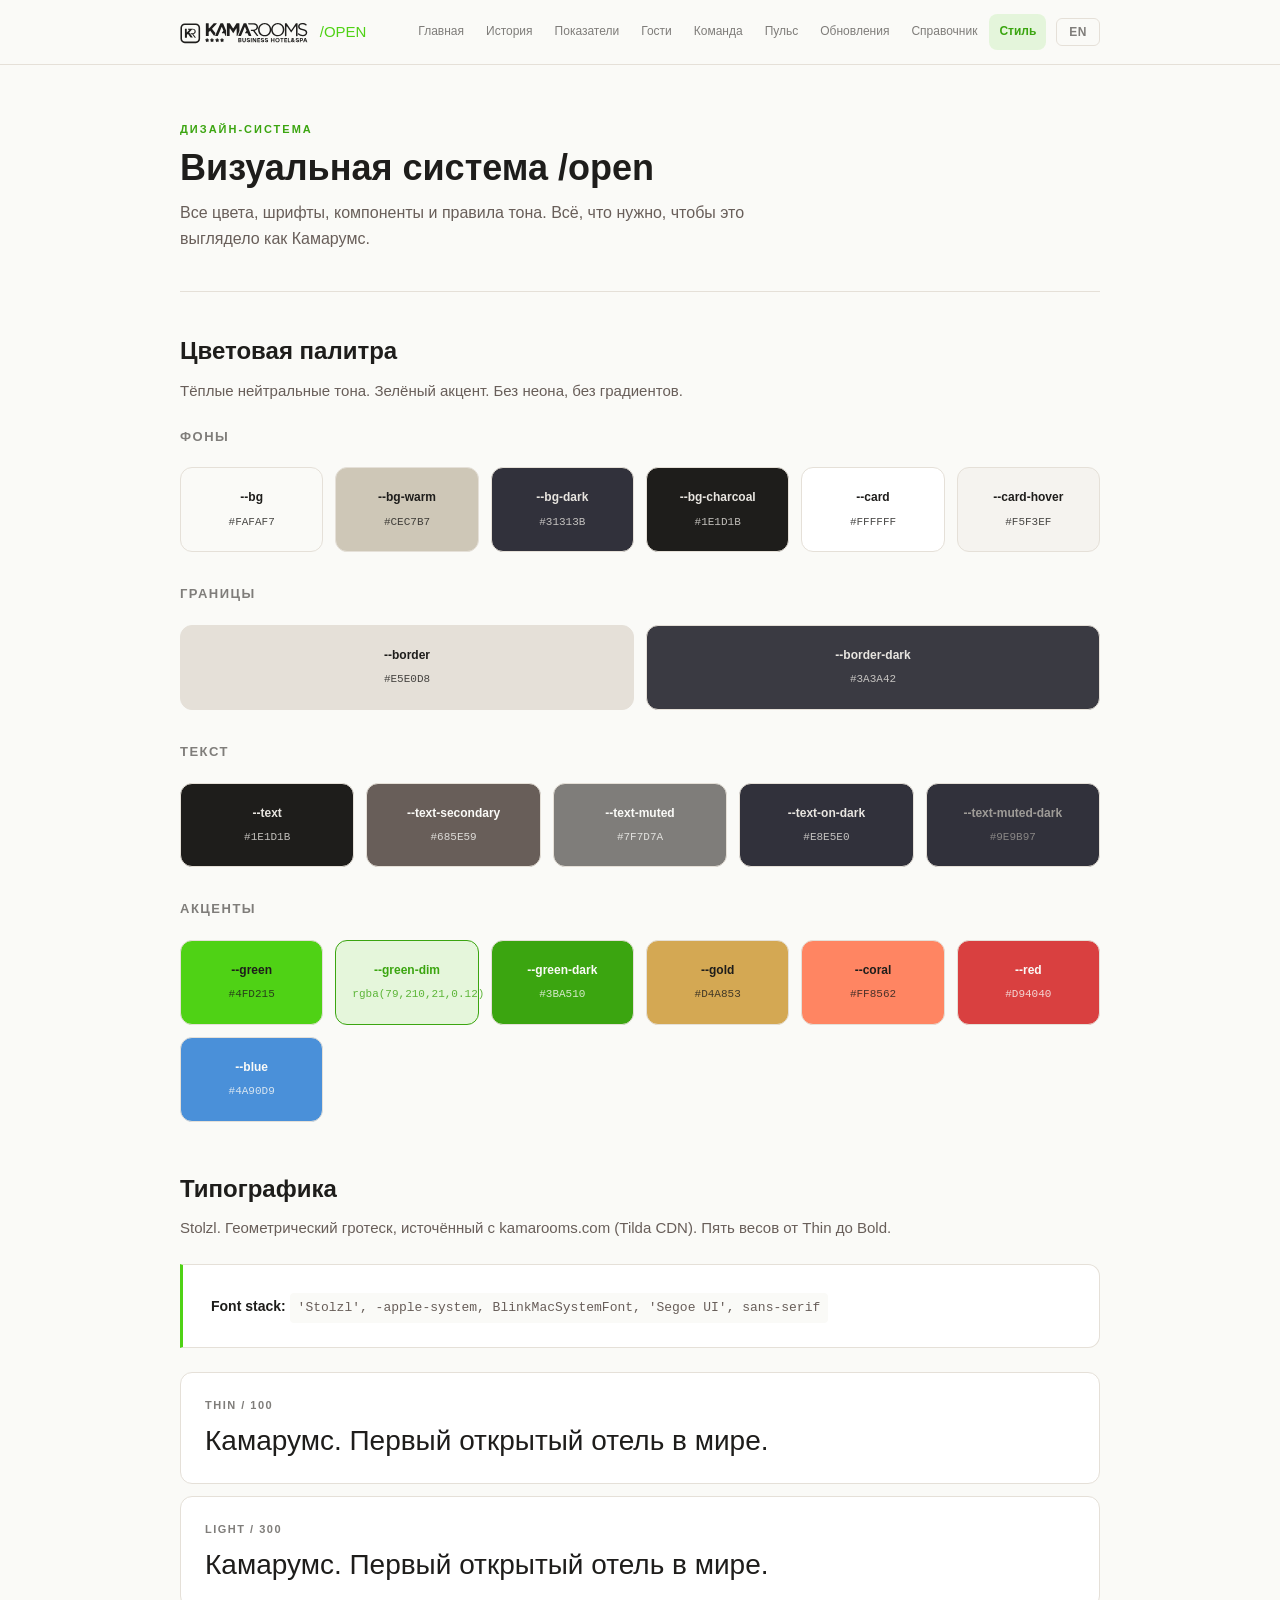
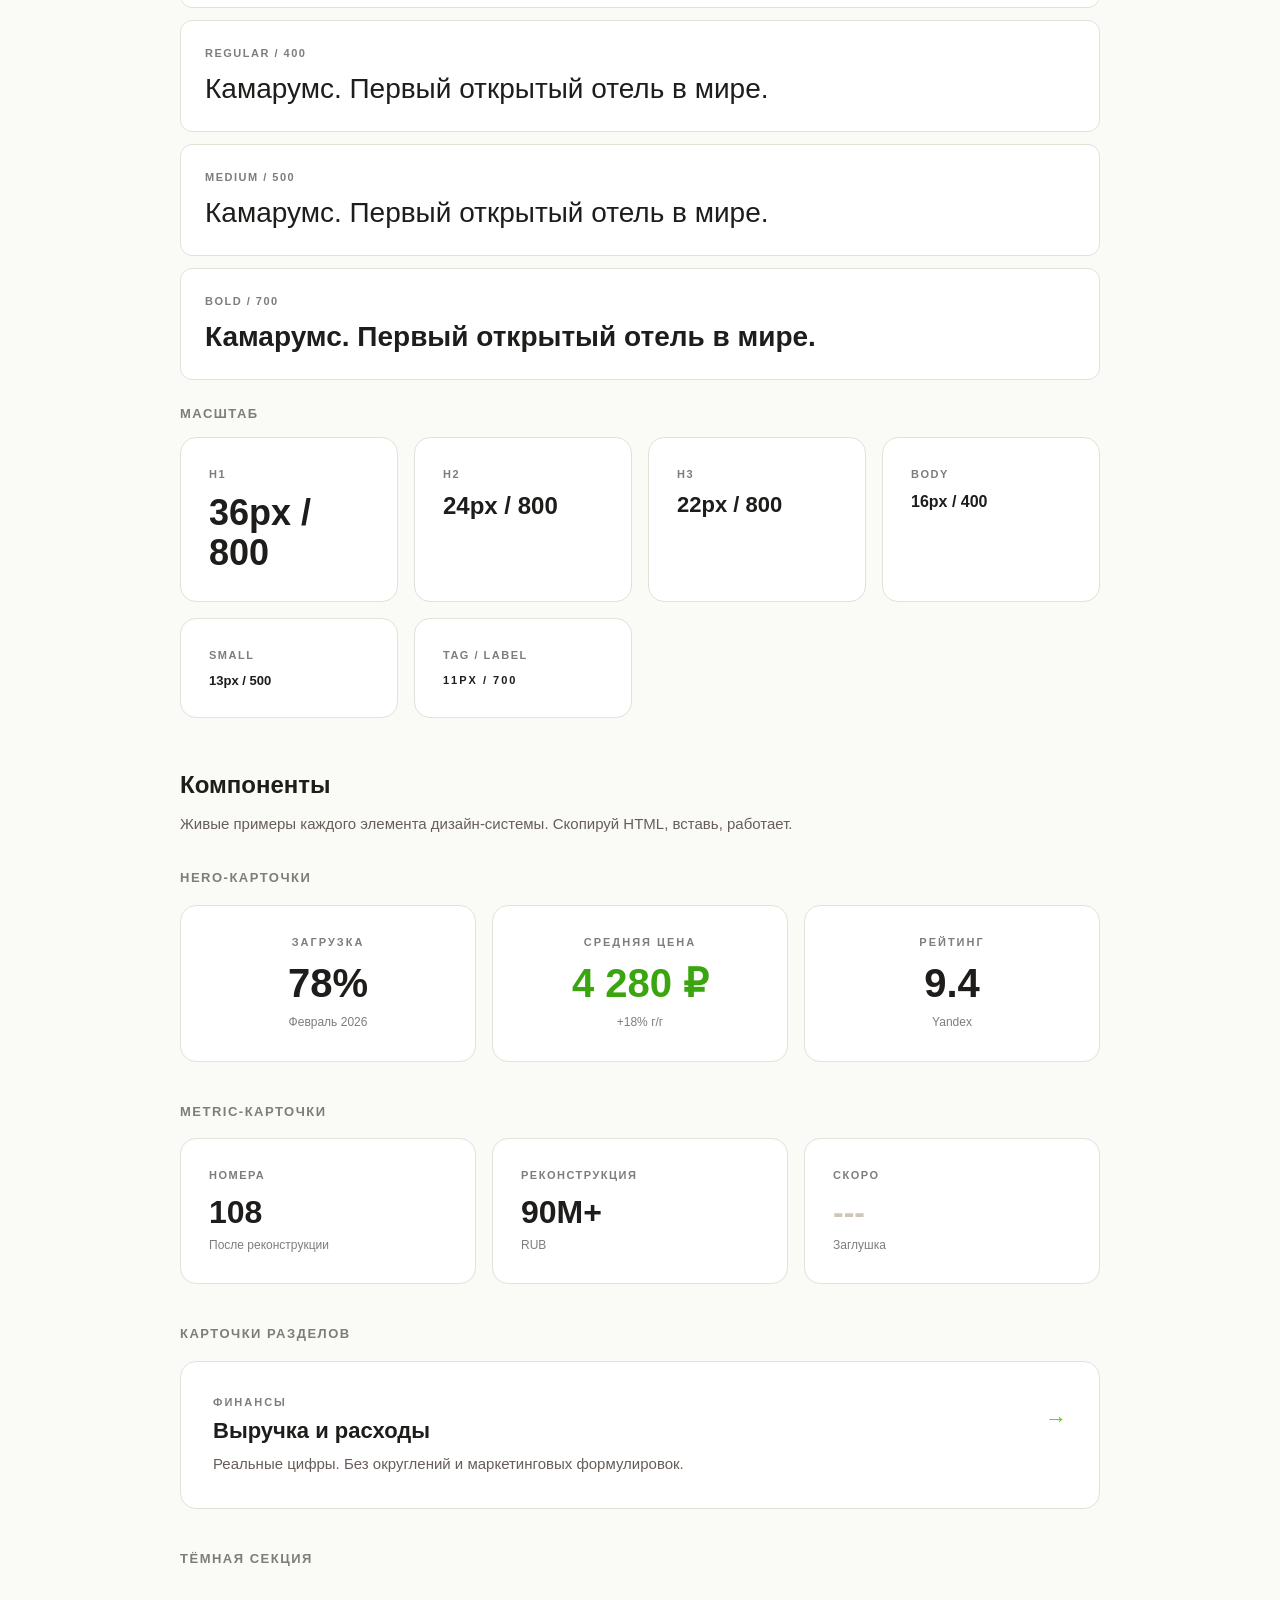
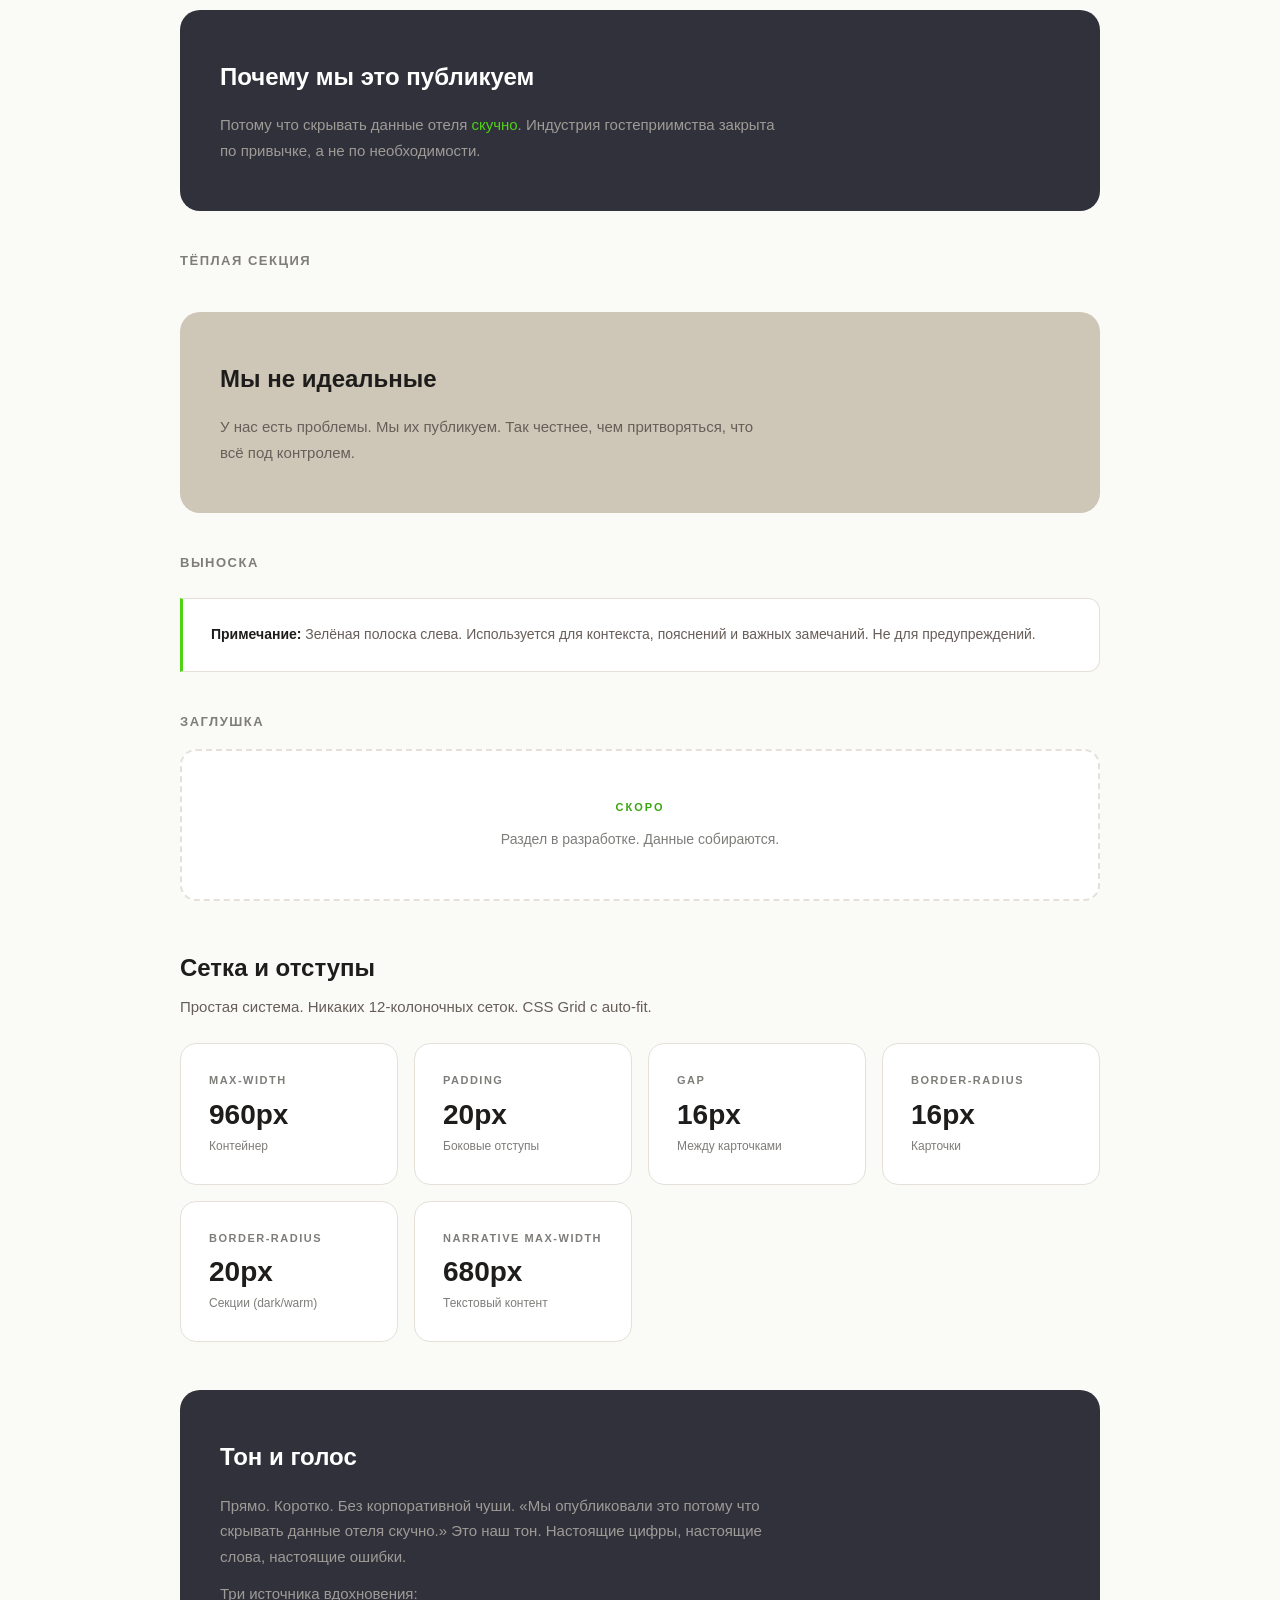
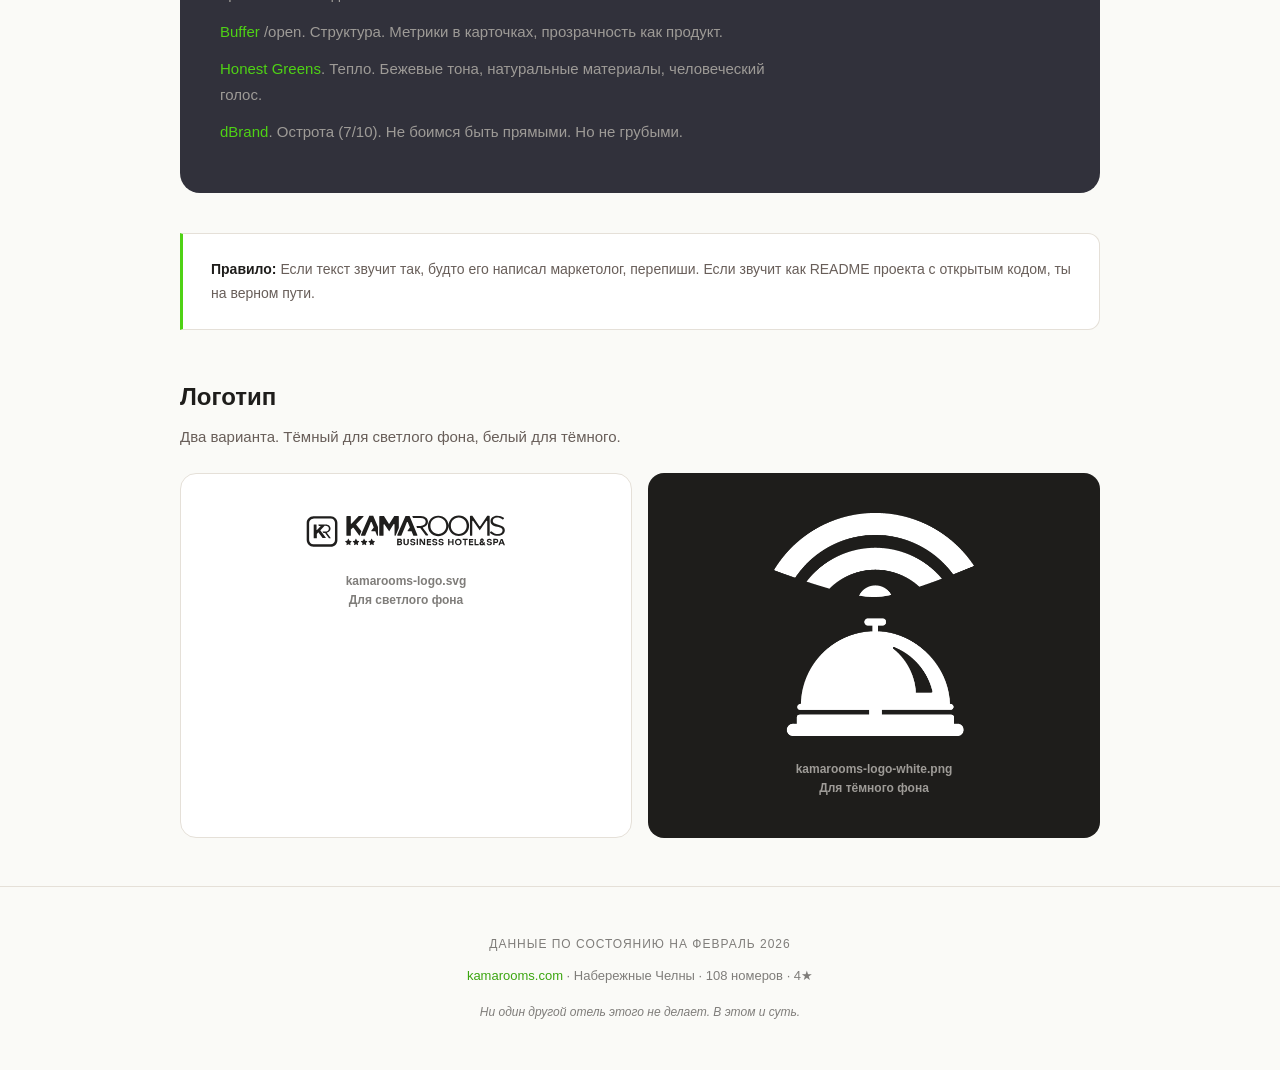
==== commit 7385712f: "Update content across pages with Feb 2026 data and copy polish Co-Authored-By: Claude Opus 4.6 <nore" ====
--- a/brandguide.html
+++ b/brandguide.html
@@ -8,7 +8,7 @@
 <link rel="icon" href="assets/favicon.ico">
 <link rel="stylesheet" href="assets/style.css">
 </head>
-<body class="lang-ru">
+<body>
 
 <nav>
   <div class="nav-inner">
@@ -256,7 +256,7 @@
     <div class="hero-card">
       <div class="label"><span lang="ru">Загрузка</span><span lang="en">Occupancy</span></div>
       <div class="value">78%</div>
-      <div class="context"><span lang="ru">Ноябрь 2025</span><span lang="en">November 2025</span></div>
+      <div class="context"><span lang="ru">Февраль 2026</span><span lang="en">February 2026</span></div>
     </div>
     <div class="hero-card">
       <div class="label"><span lang="ru">Средняя цена</span><span lang="en">ADR</span></div>
@@ -451,7 +451,7 @@
 </div>
 
 <footer>
-  <div class="freshness"><span lang="ru">Данные по состоянию на ноябрь 2025</span><span lang="en">Data as of November 2025</span></div>
+  <div class="freshness"><span lang="ru">Данные по состоянию на февраль 2026</span><span lang="en">Data as of February 2026</span></div>
   <p><a href="https://kamarooms.com">kamarooms.com</a> · <span lang="ru">Набережные Челны</span><span lang="en">Naberezhnye Chelny</span> · 108 <span lang="ru">номеров</span><span lang="en">rooms</span> · 4&#9733;</p>
   <p class="tagline"><span lang="ru">Ни один другой отель этого не делает. В этом и суть.</span><span lang="en">No other hotel does this. That's the point.</span></p>
 </footer>
--- a/assets/style.css
+++ b/assets/style.css
@@ -103,13 +103,13 @@
 .nav-links a {
   color: var(--text-muted);
   text-decoration: none;
-  font-size: 13px;
+  font-size: 12px;
   font-weight: 500;
-  padding: 8px 14px;
+  padding: 6px 10px;
   border-radius: 8px;
   white-space: nowrap;
   transition: color 0.15s, background 0.15s;
-  min-height: 44px;
+  min-height: 36px;
   display: flex;
   align-items: center;
 }
@@ -785,6 +785,48 @@
   line-height: 1.7;
 }
 
+/* ── Handbook: benefits grid ── */
+.benefits-grid {
+  display: grid;
+  grid-template-columns: repeat(auto-fit, minmax(220px, 1fr));
+  gap: 24px;
+  margin-top: 24px;
+}
+.benefit-title {
+  font-weight: 700;
+  font-size: 16px;
+  margin-bottom: 6px;
+}
+.benefit-desc {
+  font-size: 14px;
+  color: var(--text-secondary);
+  line-height: 1.7;
+}
+.section-number-muted {
+  font-size: 11px;
+  font-weight: 700;
+  text-transform: uppercase;
+  letter-spacing: 3px;
+  color: var(--text-muted);
+  margin-bottom: 8px;
+}
+.handbook-section-warm { padding-top: 0; }
+.cta-link {
+  display: inline-block;
+  color: var(--green-dark);
+  font-weight: 700;
+  font-size: 16px;
+  text-decoration: none;
+  padding: 12px 28px;
+  border: 2px solid var(--green-dark);
+  border-radius: 12px;
+  transition: background 0.15s, color 0.15s;
+}
+.cta-link:hover {
+  background: var(--green-dark);
+  color: white;
+}
+
 /* ── Handbook: KamaLab note ── */
 .kamalab-note {
   margin-top: 24px;
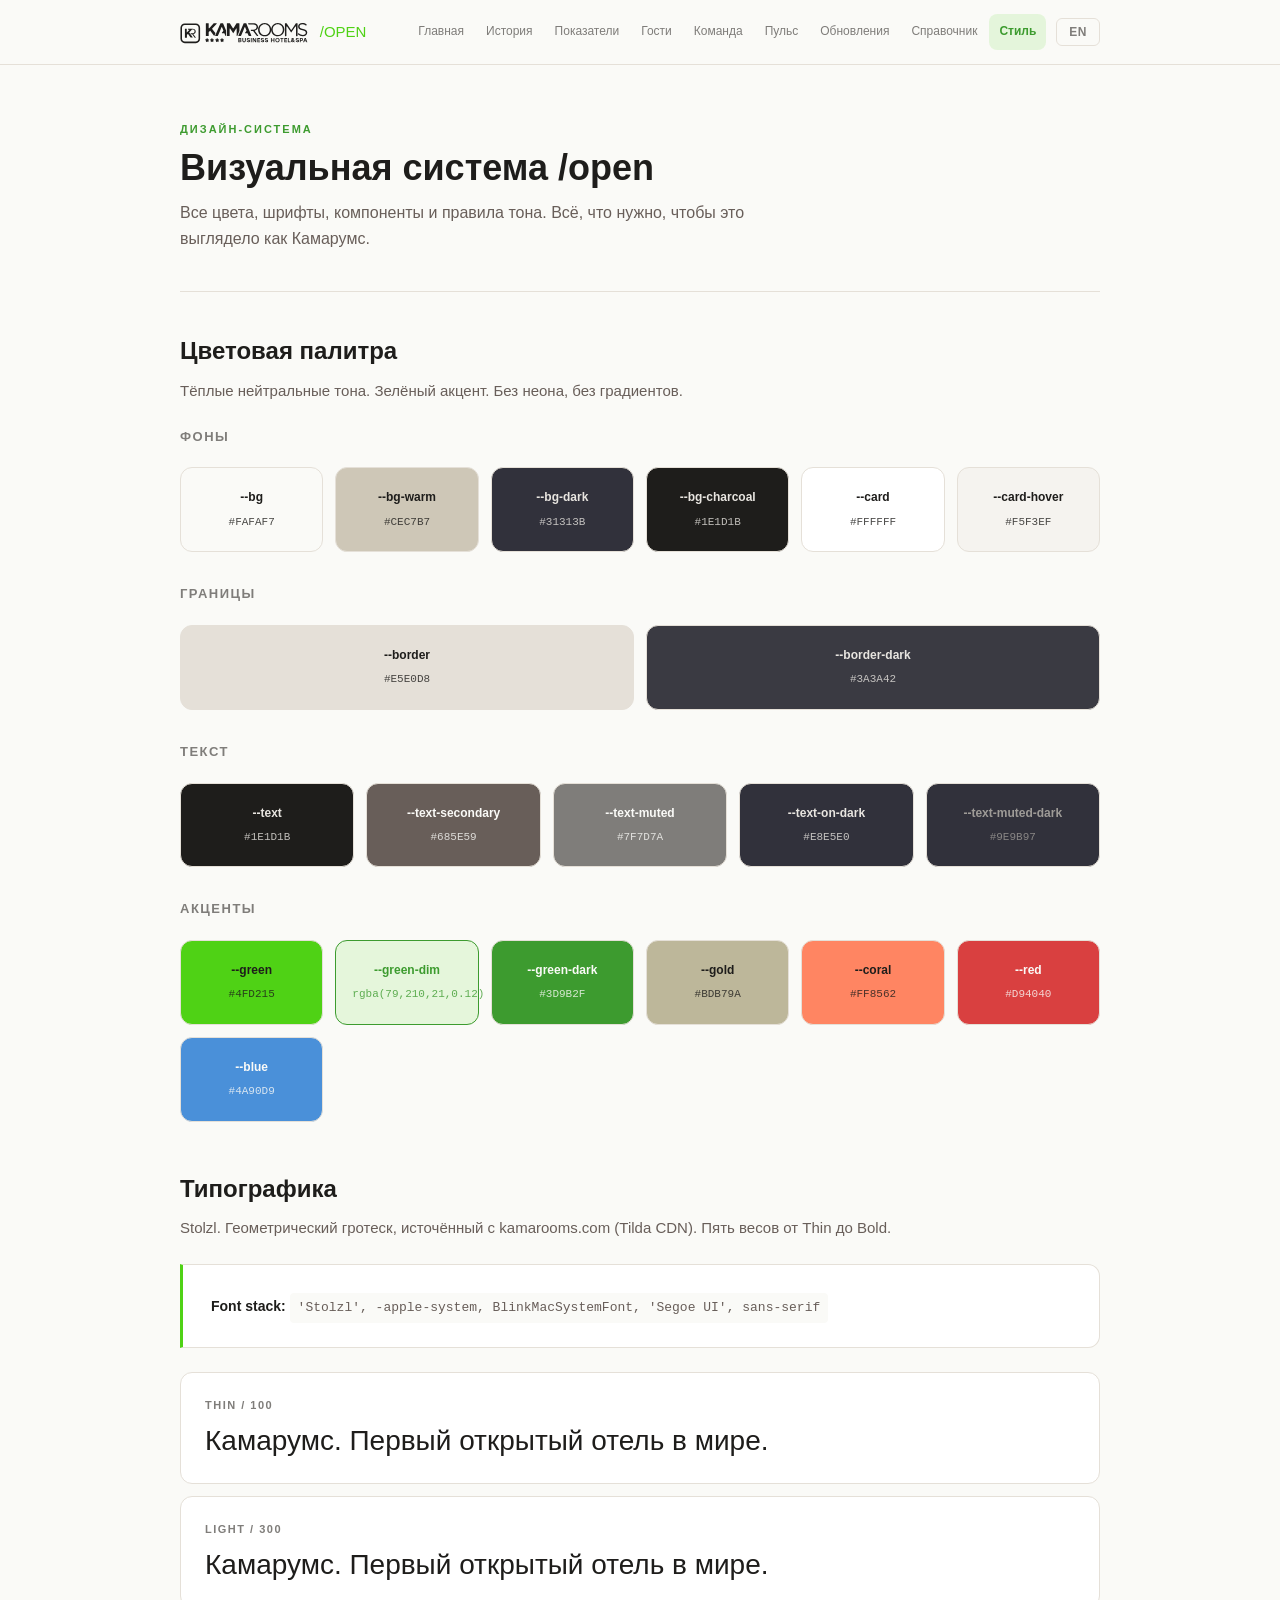
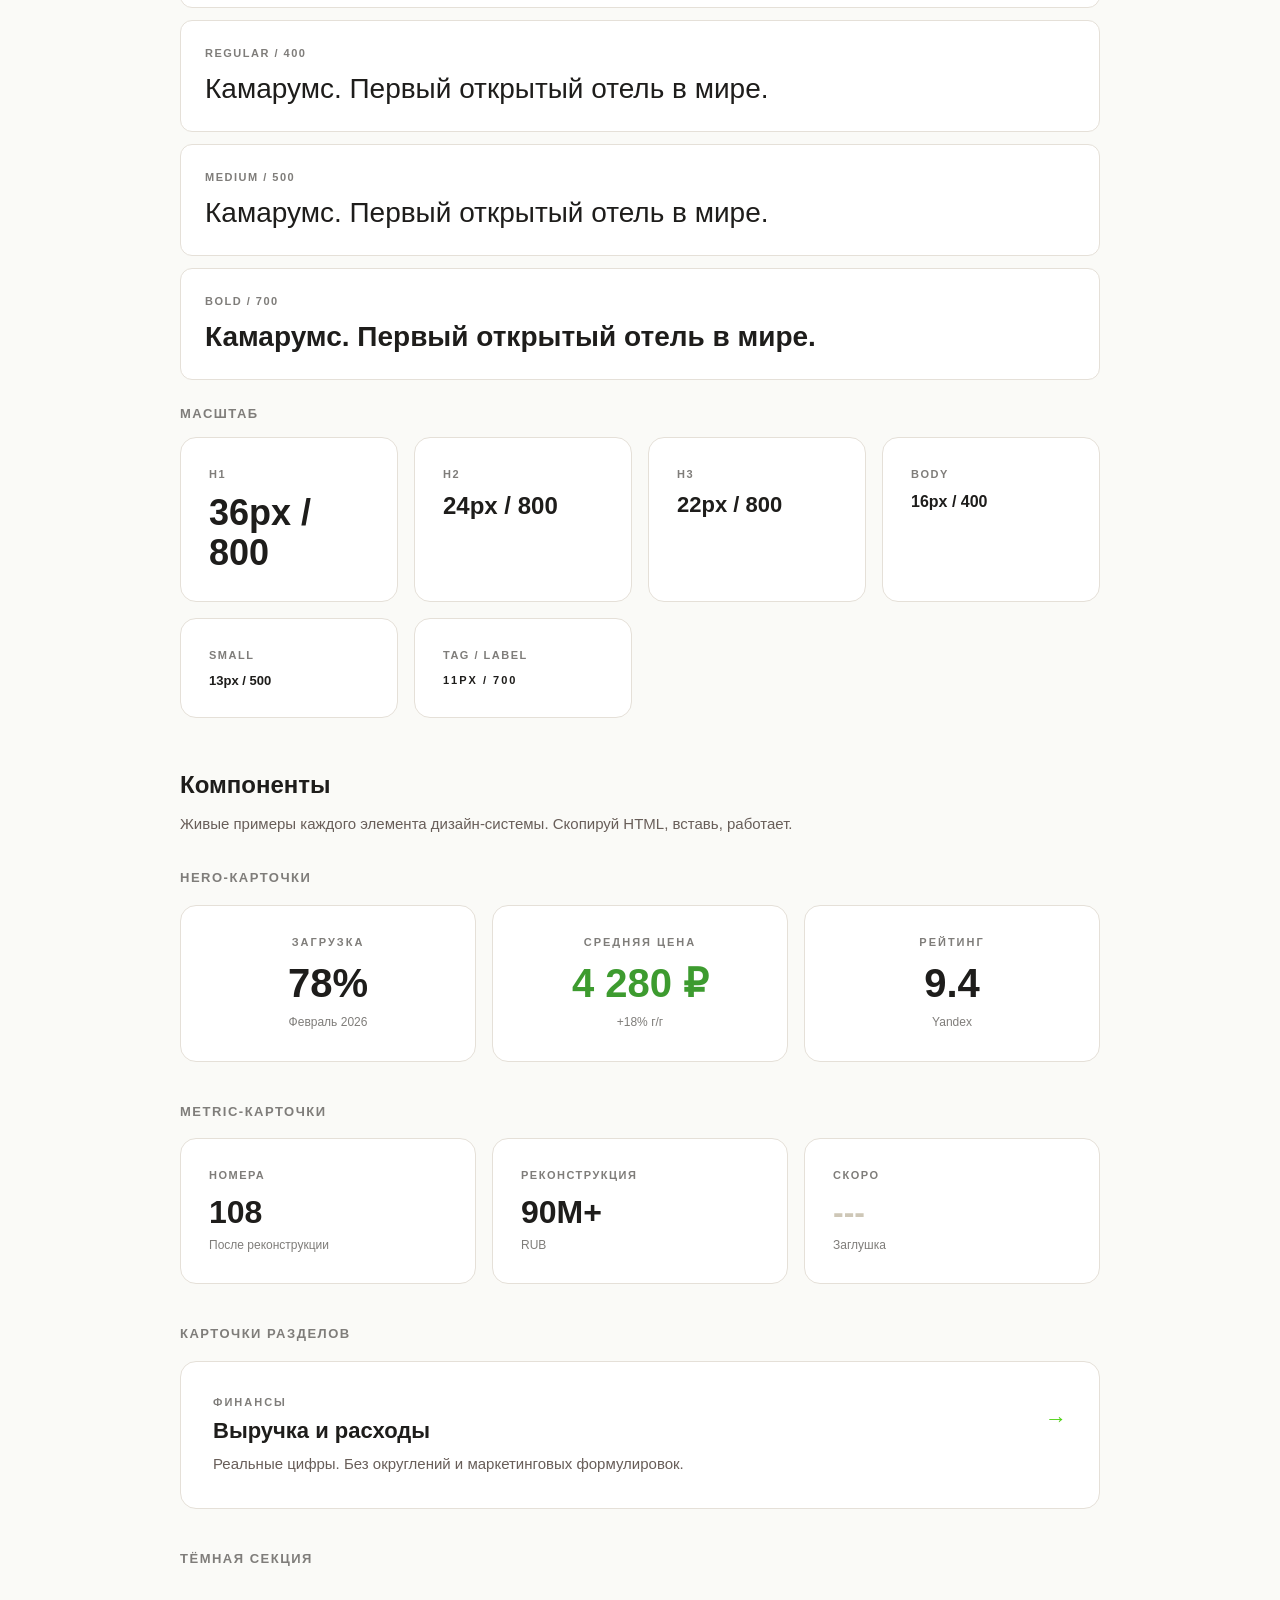
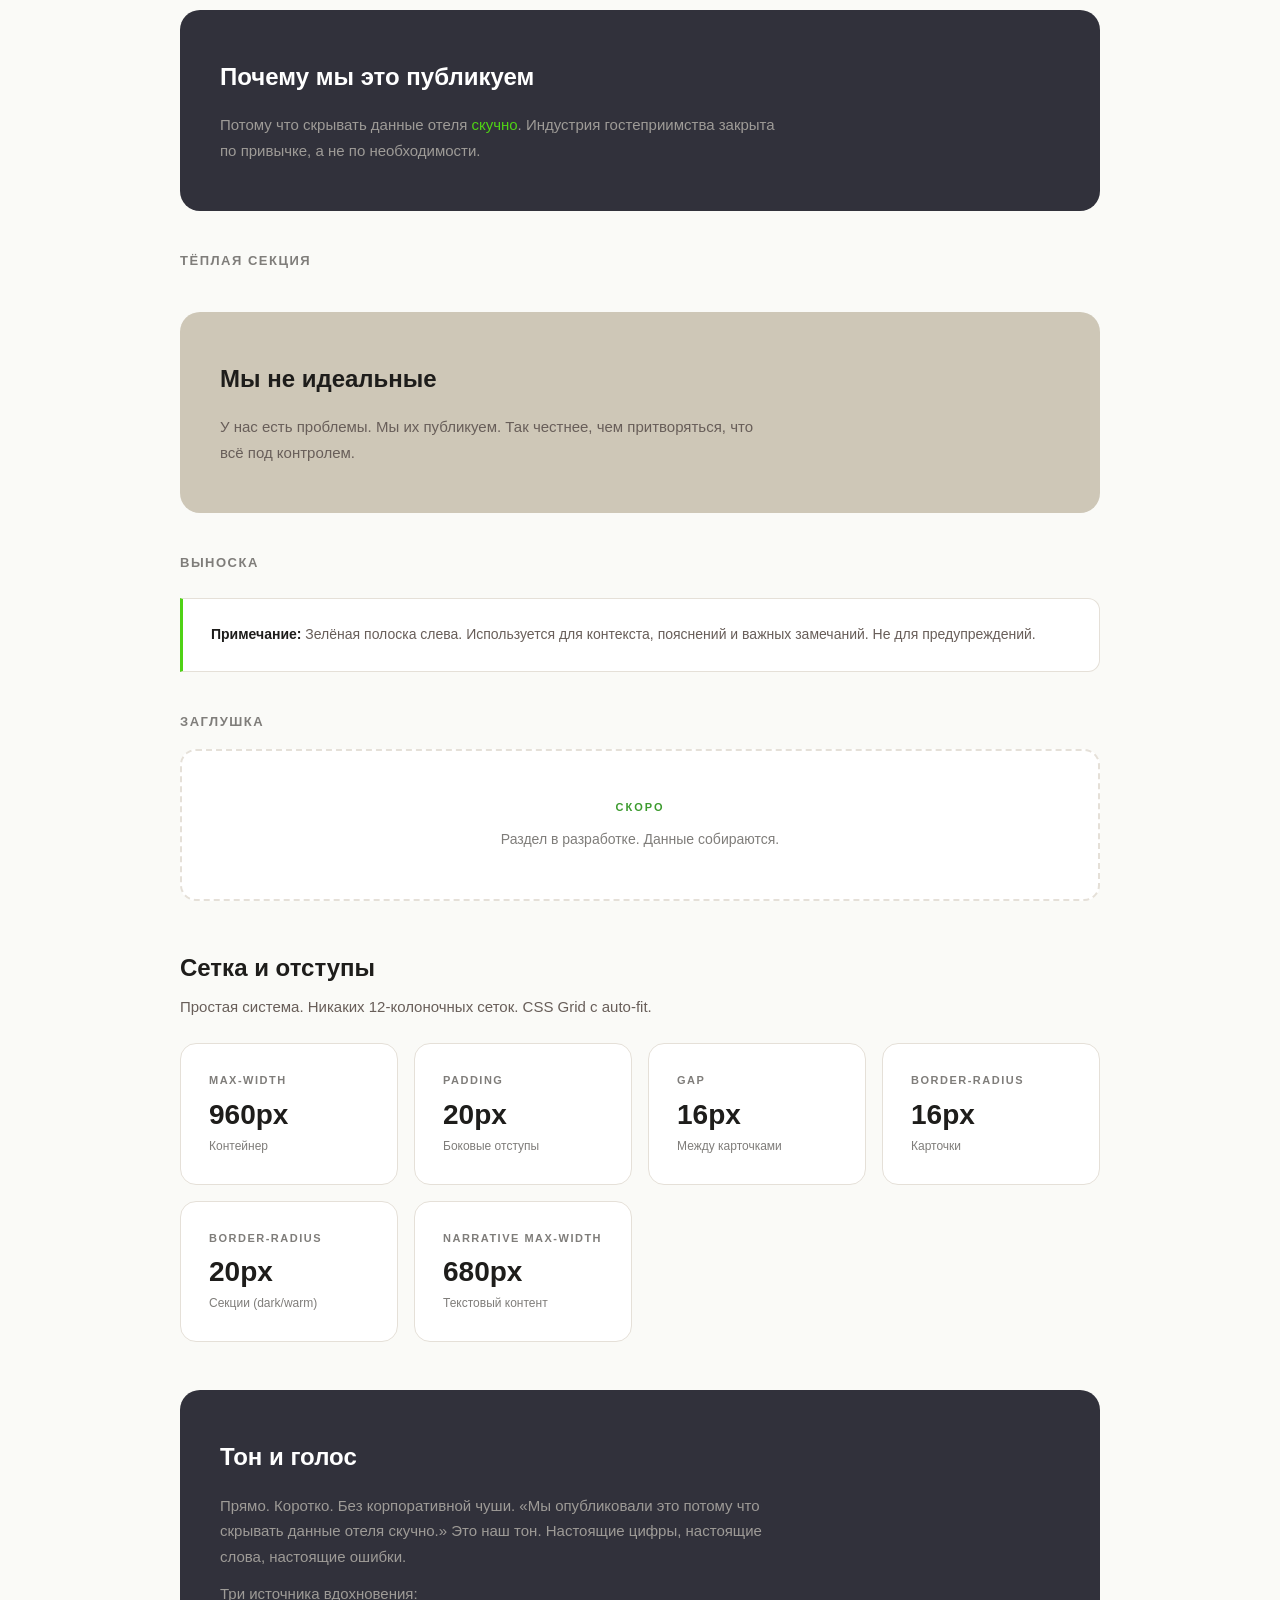
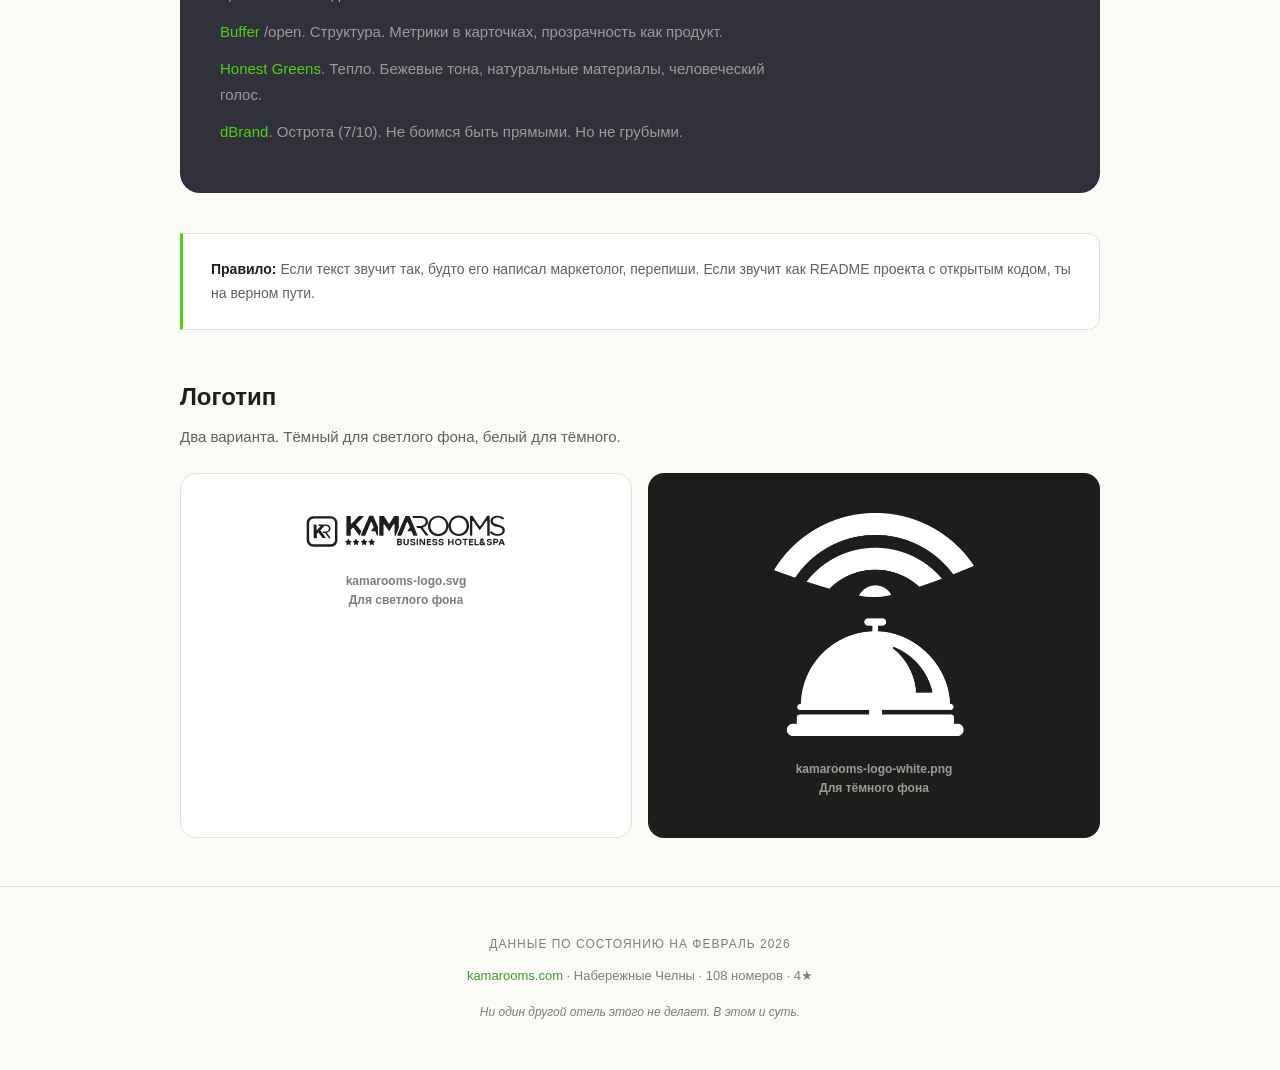
==== commit 3e9419ca: "Align brand colors with live kamarooms.com + add data source attribution - Fix --green-dark (#3BA510" ====
--- a/brandguide.html
+++ b/brandguide.html
@@ -123,14 +123,14 @@
     <div class="swatch" style="background: #4FD215; color: #1E1D1B;">
       --green<div class="hex">#4FD215</div>
     </div>
-    <div class="swatch" style="background: rgba(79,210,21,0.12); color: #3BA510; border-color: #3BA510;">
+    <div class="swatch" style="background: rgba(79,210,21,0.12); color: #3D9B2F; border-color: #3D9B2F;">
       --green-dim<div class="hex">rgba(79,210,21,0.12)</div>
     </div>
-    <div class="swatch" style="background: #3BA510; color: #FAFAF7;">
-      --green-dark<div class="hex">#3BA510</div>
-    </div>
-    <div class="swatch" style="background: #D4A853; color: #1E1D1B;">
-      --gold<div class="hex">#D4A853</div>
+    <div class="swatch" style="background: #3D9B2F; color: #FAFAF7;">
+      --green-dark<div class="hex">#3D9B2F</div>
+    </div>
+    <div class="swatch" style="background: #BDB79A; color: #1E1D1B;">
+      --gold<div class="hex">#BDB79A</div>
     </div>
     <div class="swatch" style="background: #FF8562; color: #1E1D1B;">
       --coral<div class="hex">#FF8562</div>
--- a/assets/style.css
+++ b/assets/style.css
@@ -31,8 +31,8 @@
   /* Accents */
   --green: #4FD215;
   --green-dim: rgba(79, 210, 21, 0.12);
-  --green-dark: #3BA510;
-  --gold: #D4A853;
+  --green-dark: #3D9B2F;
+  --gold: #BDB79A;
   --coral: #FF8562;
   --red: #D94040;
   --blue: #4A90D9;
